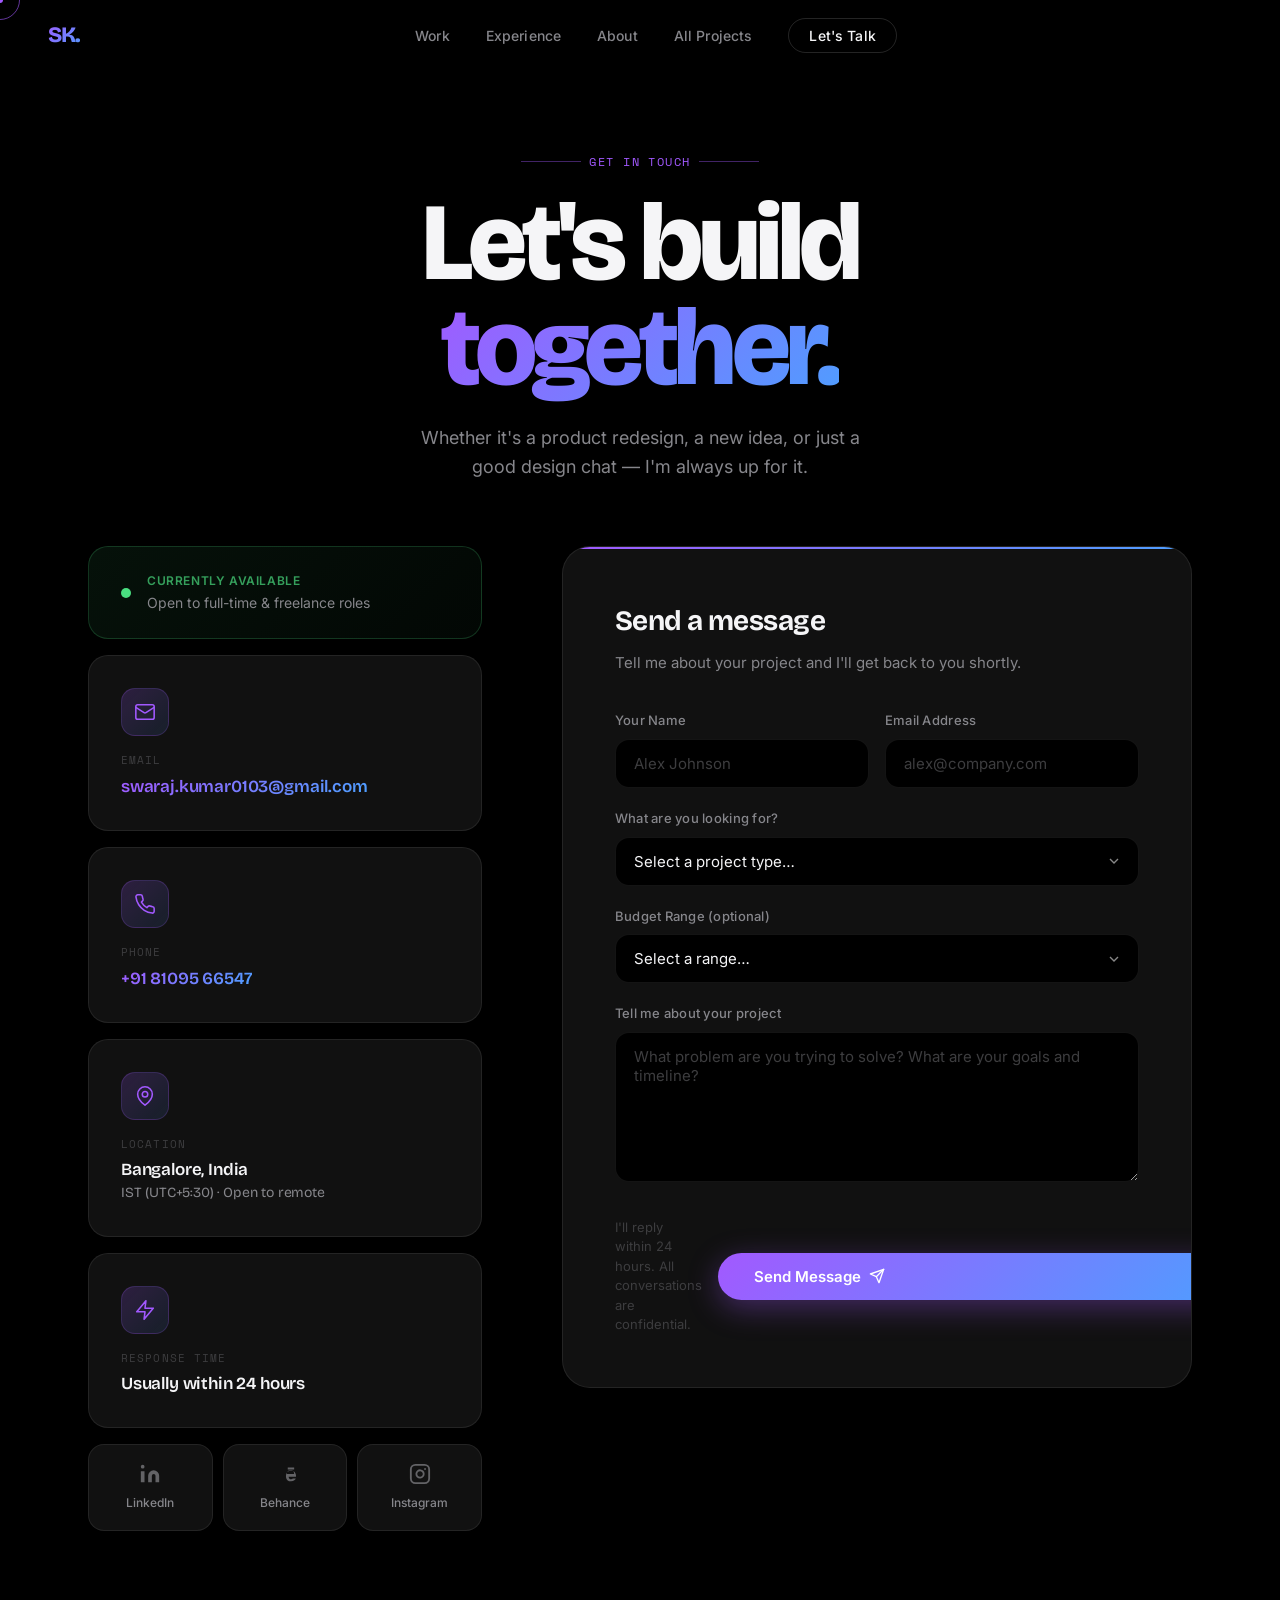
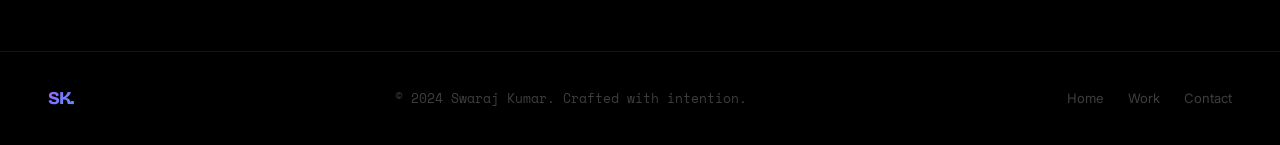
==== contact.html @ df777d23 "Ripple design — v1 with resume content, rainbow refraction, social links" ====
<!DOCTYPE html>
<html lang="en">
<head>
  <meta charset="UTF-8" />
  <meta name="viewport" content="width=device-width, initial-scale=1.0" />
  <title>Contact — Swaraj Kumar</title>
  <meta name="description" content="Get in touch with Swaraj Kumar for UX design opportunities, collaborations, or just a design conversation." />
  <link rel="preconnect" href="https://fonts.googleapis.com" />
  <link rel="preconnect" href="https://fonts.gstatic.com" crossorigin />
  <link rel="stylesheet" href="css/style.css?v=ripple10" />
  <style>
    /* Floating particles background */
    .contact-bg {
      position: fixed;
      inset: 0;
      pointer-events: none;
      z-index: 0;
      overflow: hidden;
    }

    .particle {
      position: absolute;
      border-radius: 50%;
      background: var(--accent);
      opacity: 0;
      animation: floatParticle var(--dur) var(--delay) ease-in-out infinite;
    }

    @keyframes floatParticle {
      0%   { opacity: 0; transform: translateY(100vh) scale(0); }
      10%  { opacity: 0.15; }
      90%  { opacity: 0.08; }
      100% { opacity: 0; transform: translateY(-100px) scale(1); }
    }

    /* Contact page specific layout */
    .contact-page-hero {
      position: relative;
      z-index: 1;
      padding: calc(var(--nav-h) + 80px) 48px 64px;
      text-align: center;
    }

    .contact-page-pretitle {
      font-family: var(--font-mono);
      font-size: 12px;
      font-weight: 400;
      letter-spacing: 0.12em;
      text-transform: uppercase;
      color: var(--accent);
      margin-bottom: 20px;
      display: flex;
      align-items: center;
      justify-content: center;
      gap: 8px;
    }

    .contact-page-pretitle::before,
    .contact-page-pretitle::after {
      content: '';
      flex: 1;
      max-width: 60px;
      height: 1px;
      background: var(--accent);
      opacity: 0.4;
    }

    .contact-page-title {
      font-family: var(--font-display);
      font-size: clamp(52px, 9vw, 110px);
      font-weight: 800;
      letter-spacing: -0.04em;
      line-height: 0.95;
      margin-bottom: 24px;
    }

    .contact-page-sub {
      font-size: 18px;
      color: var(--text-muted);
      max-width: 440px;
      margin: 0 auto;
      line-height: 1.6;
    }

    /* Contact layout */
    .contact-main {
      position: relative;
      z-index: 1;
      max-width: var(--max-w);
      margin: 0 auto;
      padding: 0 48px 120px;
      display: grid;
      grid-template-columns: 1fr 1.6fr;
      gap: 80px;
      align-items: start;
    }

    /* Info column */
    .contact-info-block {
      position: sticky;
      top: calc(var(--nav-h) + 40px);
    }

    .info-card {
      background: var(--surface);
      border: 1px solid var(--border);
      border-radius: 20px;
      padding: 32px;
      margin-bottom: 16px;
      transition: border-color 0.3s ease;
    }

    .info-card:hover {
      border-color: rgba(162,89,255,0.3);
    }

    .info-card-icon {
      width: 48px; height: 48px;
      border-radius: 14px;
      background: linear-gradient(135deg, rgba(162,89,255,0.2), rgba(77,159,255,0.1));
      border: 1px solid rgba(162,89,255,0.2);
      display: flex;
      align-items: center;
      justify-content: center;
      color: var(--accent);
      margin-bottom: 16px;
    }

    .info-card-label {
      font-family: var(--font-mono);
      font-size: 11px;
      font-weight: 400;
      letter-spacing: 0.1em;
      text-transform: uppercase;
      color: var(--text-dim);
      margin-bottom: 6px;
    }

    .info-card-value {
      font-family: var(--font-display);
      font-size: 17px;
      font-weight: 600;
      letter-spacing: -0.01em;
      line-height: 1.3;
    }

    .info-card-value a {
      background: var(--grad);
      -webkit-background-clip: text;
      -webkit-text-fill-color: transparent;
      background-clip: text;
      transition: opacity 0.3s ease;
    }

    .info-card-value a:hover { opacity: 0.8; }

    /* Availability card */
    .avail-card {
      background: linear-gradient(135deg, rgba(74,222,128,0.08), rgba(74,222,128,0.03));
      border: 1px solid rgba(74,222,128,0.2);
      border-radius: 20px;
      padding: 24px 32px;
      display: flex;
      align-items: center;
      gap: 16px;
      margin-bottom: 16px;
    }

    .avail-dot {
      width: 10px; height: 10px;
      border-radius: 50%;
      background: #4ade80;
      flex-shrink: 0;
      animation: pulse 2s infinite;
    }

    .avail-text {}
    .avail-label {
      font-size: 12px;
      color: rgba(74,222,128,0.7);
      font-weight: 600;
      letter-spacing: 0.05em;
      text-transform: uppercase;
      margin-bottom: 2px;
    }

    .avail-desc {
      font-size: 14px;
      color: var(--text-muted);
    }

    /* Socials */
    .contact-socials {
      display: flex;
      gap: 10px;
      flex-wrap: wrap;
    }

    .contact-social-btn {
      flex: 1;
      min-width: 80px;
      display: flex;
      flex-direction: column;
      align-items: center;
      gap: 8px;
      padding: 18px 12px;
      background: var(--surface);
      border: 1px solid var(--border);
      border-radius: 16px;
      font-size: 12px;
      font-weight: 500;
      color: var(--text-muted);
      transition: all 0.3s ease;
      cursor: none;
    }

    .contact-social-btn:hover {
      border-color: rgba(162,89,255,0.3);
      background: rgba(162,89,255,0.05);
      color: var(--text);
      transform: translateY(-3px);
    }

    .contact-social-btn svg {
      width: 22px; height: 22px;
      opacity: 0.7;
    }

    /* Form */
    .contact-form-card {
      background: var(--surface);
      border: 1px solid var(--border);
      border-radius: 28px;
      padding: 52px;
      position: relative;
      overflow: hidden;
    }

    .contact-form-card::before {
      content: '';
      position: absolute;
      top: 0; left: 0; right: 0;
      height: 2px;
      background: var(--grad);
    }

    .form-heading {
      font-family: var(--font-display);
      font-size: 28px;
      font-weight: 700;
      letter-spacing: -0.02em;
      margin-bottom: 8px;
    }

    .form-subheading {
      font-size: 15px;
      color: var(--text-muted);
      margin-bottom: 36px;
      line-height: 1.5;
    }

    .form-group { margin-bottom: 20px; }

    .form-label {
      display: block;
      font-size: 13px;
      font-weight: 500;
      color: var(--text-muted);
      margin-bottom: 8px;
      letter-spacing: 0.02em;
    }

    .form-input,
    .form-textarea,
    .form-select {
      width: 100%;
      background: var(--bg);
      border: 1px solid var(--border);
      border-radius: 14px;
      padding: 14px 18px;
      font-family: var(--font-body);
      font-size: 15px;
      color: var(--text);
      outline: none;
      transition: border-color 0.3s ease, box-shadow 0.3s ease;
      cursor: none;
      -webkit-appearance: none;
    }

    .form-select {
      background-image: url("data:image/svg+xml,%3Csvg xmlns='http://www.w3.org/2000/svg' width='16' height='16' viewBox='0 0 24 24' fill='none' stroke='%23888' stroke-width='2'%3E%3Cpath d='M6 9l6 6 6-6'/%3E%3C/svg%3E");
      background-repeat: no-repeat;
      background-position: right 16px center;
      padding-right: 44px;
    }

    .form-select option {
      background: var(--surface);
    }

    .form-input:focus,
    .form-textarea:focus,
    .form-select:focus {
      border-color: var(--accent);
      box-shadow: 0 0 0 3px rgba(162,89,255,0.12);
    }

    .form-input::placeholder,
    .form-textarea::placeholder { color: var(--text-dim); }

    .form-textarea {
      min-height: 150px;
      resize: vertical;
    }

    .form-row {
      display: grid;
      grid-template-columns: 1fr 1fr;
      gap: 16px;
    }

    .form-footer {
      display: flex;
      align-items: center;
      justify-content: space-between;
      gap: 16px;
      margin-top: 28px;
    }

    .form-note {
      font-size: 13px;
      color: var(--text-dim);
      line-height: 1.5;
      max-width: 220px;
    }

    .form-submit {
      flex-shrink: 0;
      padding: 14px 36px;
      border-radius: 100px;
      border: none;
      background: var(--grad);
      color: white;
      font-family: var(--font-body);
      font-size: 15px;
      font-weight: 600;
      cursor: none;
      transition: opacity 0.3s ease, transform 0.3s ease, box-shadow 0.3s ease;
      box-shadow: 0 8px 30px var(--glow);
      display: flex;
      align-items: center;
      gap: 8px;
    }

    .form-submit:hover {
      opacity: 0.92;
      transform: translateY(-2px);
      box-shadow: 0 12px 40px var(--glow);
    }

    .success-message {
      display: none;
      text-align: center;
      padding: 32px;
    }

    .success-icon {
      width: 56px;
      height: 56px;
      margin: 0 auto 16px;
      color: #4ade80;
    }

    .success-title {
      font-family: var(--font-display);
      font-size: 24px;
      font-weight: 700;
      margin-bottom: 8px;
    }

    .success-text {
      color: var(--text-muted);
    }

    @media (max-width: 1024px) {
      .contact-main {
        grid-template-columns: 1fr;
        gap: 48px;
      }
      .contact-info-block { position: static; }
      .contact-socials { flex-direction: row; }
    }

    @media (max-width: 768px) {
      .contact-page-hero { padding: calc(var(--nav-h) + 48px) 24px 40px; }
      .contact-main { padding: 0 24px 80px; }
      .contact-form-card { padding: 28px 24px; }
      .form-row { grid-template-columns: 1fr; }
      .form-footer { flex-direction: column; align-items: stretch; }
      .form-note { max-width: 100%; }
      .form-submit { width: 100%; justify-content: center; }
    }
  </style>
</head>
<body>

  <div id="scroll-progress"></div>
  <div class="cursor-dot"></div>
  <div class="cursor-ring"></div>

  <!-- Floating Particles -->
  <div class="contact-bg" id="particles-bg"></div>

  <!-- ── Navigation ──────────────────────────────────────────── -->
  <nav>
    <a href="index.html" class="nav-logo">SK.</a>
    <ul class="nav-links">
      <li><a href="index.html#work">Work</a></li>
      <li><a href="index.html#experience">Experience</a></li>
      <li><a href="index.html#about">About</a></li>
      <li><a href="work.html">All Projects</a></li>
      <li><a href="contact.html" class="nav-cta active">Let's Talk</a></li>
    </ul>
  </nav>

  <!-- ── Page Hero ────────────────────────────────────────────── -->
  <div class="contact-page-hero">
    <p class="contact-page-pretitle reveal">Get in Touch</p>
    <h1 class="contact-page-title reveal delay-1">
      Let's build<br/><span class="grad-text">together.</span>
    </h1>
    <p class="contact-page-sub reveal delay-2">
      Whether it's a product redesign, a new idea, or just a good design chat — I'm always up for it.
    </p>
  </div>

  <!-- ── Contact Main ──────────────────────────────────────────── -->
  <div class="contact-main">

    <!-- Left: Info -->
    <div class="contact-info-block">

      <!-- Availability -->
      <div class="avail-card reveal">
        <div class="avail-dot"></div>
        <div class="avail-text">
          <div class="avail-label">Currently Available</div>
          <div class="avail-desc">Open to full-time &amp; freelance roles</div>
        </div>
      </div>

      <!-- Email -->
      <div class="info-card reveal delay-1">
        <div class="info-card-icon" aria-hidden="true"><svg width="22" height="22" viewBox="0 0 24 24" fill="none" stroke="currentColor" stroke-width="1.7" stroke-linecap="round" stroke-linejoin="round"><rect x="2" y="4" width="20" height="16" rx="2"/><path d="m22 7-8.97 5.7a1.94 1.94 0 0 1-2.06 0L2 7"/></svg></div>
        <div class="info-card-label">Email</div>
        <div class="info-card-value">
          <a href="mailto:swaraj.kumar0103@gmail.com">swaraj.kumar0103@gmail.com</a>
        </div>
      </div>

      <!-- Phone -->
      <div class="info-card reveal delay-1">
        <div class="info-card-icon" aria-hidden="true"><svg width="22" height="22" viewBox="0 0 24 24" fill="none" stroke="currentColor" stroke-width="1.7" stroke-linecap="round" stroke-linejoin="round"><path d="M22 16.92v3a2 2 0 0 1-2.18 2 19.79 19.79 0 0 1-8.63-3.07 19.5 19.5 0 0 1-6-6 19.79 19.79 0 0 1-3.07-8.67A2 2 0 0 1 4.11 2h3a2 2 0 0 1 2 1.72c.13.96.36 1.9.7 2.81a2 2 0 0 1-.45 2.11L8.09 9.91a16 16 0 0 0 6 6l1.27-1.27a2 2 0 0 1 2.11-.45c.91.34 1.85.57 2.81.7A2 2 0 0 1 22 16.92z"/></svg></div>
        <div class="info-card-label">Phone</div>
        <div class="info-card-value">
          <a href="tel:+918109566547">+91 81095 66547</a>
        </div>
      </div>

      <!-- Location -->
      <div class="info-card reveal delay-2">
        <div class="info-card-icon" aria-hidden="true"><svg width="22" height="22" viewBox="0 0 24 24" fill="none" stroke="currentColor" stroke-width="1.7" stroke-linecap="round" stroke-linejoin="round"><path d="M20 10c0 6-8 12-8 12s-8-6-8-12a8 8 0 0 1 16 0z"/><circle cx="12" cy="10" r="3"/></svg></div>
        <div class="info-card-label">Location</div>
        <div class="info-card-value">Bangalore, India<br/><span style="font-size:14px;color:var(--text-muted);font-weight:400">IST (UTC+5:30) · Open to remote</span></div>
      </div>

      <!-- Response time -->
      <div class="info-card reveal delay-3">
        <div class="info-card-icon" aria-hidden="true"><svg width="22" height="22" viewBox="0 0 24 24" fill="none" stroke="currentColor" stroke-width="1.7" stroke-linecap="round" stroke-linejoin="round"><polygon points="13 2 3 14 12 14 11 22 21 10 12 10 13 2"/></svg></div>
        <div class="info-card-label">Response Time</div>
        <div class="info-card-value">Usually within 24 hours</div>
      </div>

      <!-- Socials -->
      <div class="reveal delay-4">
        <div class="contact-socials">
          <a href="https://www.linkedin.com/in/swaraj-k/" target="_blank" rel="noopener" class="contact-social-btn">
            <svg viewBox="0 0 24 24" fill="currentColor"><path d="M16 8a6 6 0 0 1 6 6v7h-4v-7a2 2 0 0 0-2-2 2 2 0 0 0-2 2v7h-4v-7a6 6 0 0 1 6-6zM2 9h4v12H2z"/><circle cx="4" cy="4" r="2"/></svg>
            LinkedIn
          </a>
          <a href="https://www.behance.net/swarajkumar1" target="_blank" rel="noopener" class="contact-social-btn">
            <svg viewBox="0 0 24 24" fill="currentColor"><path d="M22 7h-7V5h7v2zm1.726 10c-.442 1.297-2.029 3-5.101 3-3.074 0-5.564-1.729-5.564-5.675 0-3.91 2.325-5.92 5.466-5.92 3.082 0 4.964 1.782 5.375 4.426.078.506.109 1.188.095 2.14H15.97c.13 3.211 3.483 3.312 4.588 2.029L23.726 17zm-5.726-9c-3.032 0-4.02 2.266-4.02 4h8c0-2.2-.942-4-3.98-4z"/></svg>
            Behance
          </a>
          <a href="https://www.instagram.com/theaveragedesignco_?igsh=M2V6ZXpvZ29rMm9s" target="_blank" rel="noopener" class="contact-social-btn">
            <svg viewBox="0 0 24 24" fill="none" stroke="currentColor" stroke-width="2" stroke-linecap="round" stroke-linejoin="round"><rect x="2" y="2" width="20" height="20" rx="5"/><path d="M16 11.37A4 4 0 1 1 12.63 8 4 4 0 0 1 16 11.37z"/><line x1="17.5" y1="6.5" x2="17.51" y2="6.5"/></svg>
            Instagram
          </a>
        </div>
      </div>

    </div>

    <!-- Right: Form -->
    <div class="contact-form-card reveal-right delay-1">
      <h2 class="form-heading">Send a message</h2>
      <p class="form-subheading">Tell me about your project and I'll get back to you shortly.</p>

      <form id="contact-form">

        <div class="form-row">
          <div class="form-group">
            <label class="form-label" for="name">Your Name</label>
            <input class="form-input" type="text" id="name" name="name" placeholder="Alex Johnson" required />
          </div>
          <div class="form-group">
            <label class="form-label" for="email">Email Address</label>
            <input class="form-input" type="email" id="email" name="email" placeholder="alex@company.com" required />
          </div>
        </div>

        <div class="form-group">
          <label class="form-label" for="project-type">What are you looking for?</label>
          <select class="form-select" id="project-type" name="project-type">
            <option value="" disabled selected>Select a project type…</option>
            <option value="full-time">Full-Time Role</option>
            <option value="freelance">Freelance / Contract</option>
            <option value="ux-audit">UX Audit</option>
            <option value="product-design">Product Design</option>
            <option value="design-system">Design System</option>
            <option value="other">Something else</option>
          </select>
        </div>

        <div class="form-group">
          <label class="form-label" for="budget">Budget Range (optional)</label>
          <select class="form-select" id="budget" name="budget">
            <option value="" disabled selected>Select a range…</option>
            <option value="lt-5k">Under ₹5L</option>
            <option value="5k-15k">₹5L – ₹15L</option>
            <option value="15k-30k">₹15L – ₹30L</option>
            <option value="30k+">₹30L+</option>
            <option value="open">Open to discuss</option>
          </select>
        </div>

        <div class="form-group">
          <label class="form-label" for="message">Tell me about your project</label>
          <textarea class="form-textarea" id="message" name="message" placeholder="What problem are you trying to solve? What are your goals and timeline?" required></textarea>
        </div>

        <div class="form-footer">
          <p class="form-note">I'll reply within 24 hours. All conversations are confidential.</p>
          <button type="submit" class="form-submit">
            Send Message
            <svg width="16" height="16" viewBox="0 0 24 24" fill="none" stroke="currentColor" stroke-width="2" stroke-linecap="round" stroke-linejoin="round"><line x1="22" y1="2" x2="11" y2="13"/><polygon points="22 2 15 22 11 13 2 9 22 2"/></svg>
          </button>
        </div>
      </form>

      <!-- Success state -->
      <div class="success-message" id="success-msg">
        <div class="success-icon" aria-hidden="true"><svg width="56" height="56" viewBox="0 0 24 24" fill="none" stroke="currentColor" stroke-width="1.7" stroke-linecap="round" stroke-linejoin="round"><path d="M22 11.08V12a10 10 0 1 1-5.93-9.14"/><path d="m9 11 3 3L22 4"/></svg></div>
        <div class="success-title">Message sent!</div>
        <div class="success-text">Thank you for reaching out. I'll get back to you within 24 hours.</div>
      </div>
    </div>

  </div>

  <!-- ── Footer ─────────────────────────────────────────────────── -->
  <footer>
    <div class="footer-logo">SK.</div>
    <p class="footer-copy">© 2024 Swaraj Kumar. Crafted with intention.</p>
    <div class="footer-links">
      <a href="index.html">Home</a>
      <a href="work.html">Work</a>
      <a href="contact.html">Contact</a>
    </div>
  </footer>

  <script src="js/main.js?v=ripple10"></script>
  <script>
    // Generate floating particles
    const particlesBg = document.getElementById('particles-bg');
    for (let i = 0; i < 20; i++) {
      const p = document.createElement('div');
      p.className = 'particle';
      const size = Math.random() * 4 + 2;
      p.style.cssText = `
        width: ${size}px;
        height: ${size}px;
        left: ${Math.random() * 100}%;
        --dur: ${Math.random() * 12 + 10}s;
        --delay: ${Math.random() * -15}s;
      `;
      particlesBg.appendChild(p);
    }

    // Enhanced form handler for contact page
    const contactForm = document.getElementById('contact-form');
    const successMsg  = document.getElementById('success-msg');

    if (contactForm) {
      contactForm.addEventListener('submit', (e) => {
        e.preventDefault();
        const btn = contactForm.querySelector('.form-submit');
        btn.innerHTML = 'Sending… <span>⏳</span>';
        btn.style.opacity = '0.7';

        setTimeout(() => {
          contactForm.style.display = 'none';
          successMsg.style.display  = 'block';
        }, 1200);
      });
    }
  </script>
</body>
</html>
---- css/style.css ----
/* ============================================================
   SWARAJ KUMAR — UX PORTFOLIO
   Apple-Inspired Design System
   ============================================================ */

@import url('https://fonts.googleapis.com/css2?family=Bricolage+Grotesque:opsz,wght@12..96,300;12..96,400;12..96,500;12..96,600;12..96,700;12..96,800&family=Inter:wght@300;400;500;600&family=Space+Mono:wght@400;700&display=swap');

/* ── Variables ─────────────────────────────────────────────── */
:root {
  --bg:           #000000;
  --bg-2:         #0a0a0a;
  --surface:      #111111;
  --surface-2:    #161616;
  --border:       rgba(255,255,255,0.08);
  --border-2:     rgba(255,255,255,0.14);

  --text:         #f5f5f7;
  --text-muted:   #86868b;
  --text-dim:     #3d3d3f;

  --accent:       #a259ff;
  --accent-2:     #6e40c9;
  --glow:         rgba(162, 89, 255, 0.35);

  --grad:         linear-gradient(135deg, #a259ff 0%, #4d9fff 100%);
  --grad-text:    linear-gradient(90deg, #a259ff, #4d9fff, #a259ff);

  --font-display: 'Bricolage Grotesque', system-ui, sans-serif;
  --font-body:    'Inter', system-ui, sans-serif;
  --font-mono:    'Space Mono', ui-monospace, 'SF Mono', monospace;

  --ease-expo:    cubic-bezier(0.19, 1, 0.22, 1);
  --ease-back:    cubic-bezier(0.34, 1.56, 0.64, 1);
  --ease-smooth:  cubic-bezier(0.65, 0, 0.35, 1);

  --nav-h:        72px;
  --max-w:        1200px;
  --section-pad:  120px;
}

/* ── Reset ─────────────────────────────────────────────────── */
*, *::before, *::after {
  margin: 0;
  padding: 0;
  box-sizing: border-box;
}

html {
  -webkit-font-smoothing: antialiased;
  -moz-osx-font-smoothing: grayscale;
  scroll-behavior: smooth;
}

body {
  background: var(--bg);
  color: var(--text);
  font-family: var(--font-body);
  font-weight: 400;
  line-height: 1.6;
  overflow-x: hidden;
  cursor: none;
}

body.loading { overflow: hidden; }

img, video { display: block; max-width: 100%; }

a { color: inherit; text-decoration: none; }

ul { list-style: none; }

/* ── Scrollbar ─────────────────────────────────────────────── */
::-webkit-scrollbar { width: 3px; }
::-webkit-scrollbar-track { background: var(--bg); }
::-webkit-scrollbar-thumb {
  background: var(--accent);
  border-radius: 2px;
}

/* ── Scroll Progress ───────────────────────────────────────── */
#scroll-progress {
  position: fixed;
  top: 0; left: 0;
  height: 2px;
  width: 0%;
  background: var(--grad);
  z-index: 9999;
  transition: width 0.1s linear;
}

/* ── Custom Cursor ─────────────────────────────────────────── */
.cursor-dot {
  position: fixed;
  width: 6px; height: 6px;
  background: var(--accent);
  border-radius: 50%;
  pointer-events: none;
  z-index: 9998;
  transform: translate(-50%, -50%);
  transition: transform 0.1s var(--ease-expo),
              opacity 0.3s ease,
              background 0.3s ease;
}

.cursor-ring {
  position: fixed;
  width: 40px; height: 40px;
  border: 1.5px solid rgba(162, 89, 255, 0.6);
  border-radius: 50%;
  pointer-events: none;
  z-index: 9997;
  transform: translate(-50%, -50%);
  transition: width 0.4s var(--ease-expo),
              height 0.4s var(--ease-expo),
              border-color 0.3s ease,
              background 0.3s ease;
}

.cursor-ring.hovered {
  width: 60px; height: 60px;
  background: rgba(162, 89, 255, 0.1);
  border-color: var(--accent);
}

.cursor-ring.clicking {
  width: 30px; height: 30px;
  background: rgba(162, 89, 255, 0.2);
}

/* ── Preloader ─────────────────────────────────────────────── */
#preloader {
  position: fixed;
  inset: 0;
  background: var(--bg);
  z-index: 99999;
  display: flex;
  flex-direction: column;
  align-items: center;
  justify-content: center;
  gap: 32px;
  transition: opacity 0.8s var(--ease-expo), visibility 0.8s;
}

#preloader.done {
  opacity: 0;
  visibility: hidden;
}

.preloader-logo {
  font-family: var(--font-display);
  font-size: 48px;
  font-weight: 800;
  letter-spacing: -2px;
  background: var(--grad);
  -webkit-background-clip: text;
  -webkit-text-fill-color: transparent;
  background-clip: text;
  animation: logoFloat 1.5s var(--ease-expo) forwards;
  opacity: 0;
  transform: translateY(20px);
}

@keyframes logoFloat {
  to { opacity: 1; transform: translateY(0); }
}

.preloader-bar {
  width: 200px;
  height: 1px;
  background: var(--border);
  position: relative;
  overflow: hidden;
}

.preloader-fill {
  position: absolute;
  left: 0; top: 0;
  height: 100%;
  background: var(--grad);
  width: 0%;
  animation: fillBar 1.8s var(--ease-expo) 0.3s forwards;
}

@keyframes fillBar {
  to { width: 100%; }
}

/* ── Navigation ────────────────────────────────────────────── */
nav {
  position: fixed;
  top: 0; left: 0;
  width: 100%;
  height: var(--nav-h);
  z-index: 1000;
  display: flex;
  align-items: center;
  padding: 0 48px;
  transition: background 0.4s ease,
              backdrop-filter 0.4s ease,
              transform 0.4s var(--ease-expo);
}

nav.scrolled {
  background: rgba(0, 0, 0, 0.72);
  backdrop-filter: saturate(180%) blur(20px);
  -webkit-backdrop-filter: saturate(180%) blur(20px);
  border-bottom: 1px solid var(--border);
}

nav.hidden { transform: translateY(-100%); }

.nav-logo {
  font-family: var(--font-display);
  font-size: 22px;
  font-weight: 800;
  letter-spacing: -1px;
  background: var(--grad);
  -webkit-background-clip: text;
  -webkit-text-fill-color: transparent;
  background-clip: text;
  cursor: none;
}

.nav-links {
  display: flex;
  align-items: center;
  gap: 36px;
  margin: 0 auto;
}

.nav-links a {
  font-size: 14px;
  font-weight: 500;
  color: var(--text-muted);
  letter-spacing: 0.01em;
  transition: color 0.3s ease;
  cursor: none;
  position: relative;
}

.nav-links a::after {
  content: '';
  position: absolute;
  bottom: -4px; left: 0;
  width: 0%; height: 1px;
  background: var(--accent);
  transition: width 0.3s var(--ease-expo);
}

.nav-links a:hover { color: var(--text); }
.nav-links a:hover::after { width: 100%; }
.nav-links a.active { color: var(--text); }

.nav-cta {
  font-size: 13px;
  font-weight: 600;
  padding: 8px 20px;
  border-radius: 100px;
  border: 1px solid var(--border-2);
  color: var(--text) !important;
  transition: background 0.3s ease, border-color 0.3s ease !important;
  cursor: none;
}

.nav-cta::after { display: none !important; }

.nav-cta:hover {
  background: rgba(255,255,255,0.08) !important;
  border-color: rgba(255,255,255,0.25) !important;
}

/* ── Utility ───────────────────────────────────────────────── */
.container {
  max-width: var(--max-w);
  margin: 0 auto;
  padding: 0 48px;
}

.section-tag {
  display: inline-flex;
  align-items: center;
  gap: 8px;
  font-size: 12px;
  font-weight: 600;
  letter-spacing: 0.12em;
  text-transform: uppercase;
  color: var(--accent);
  margin-bottom: 24px;
}

.section-tag::before {
  content: '';
  display: block;
  width: 20px; height: 1px;
  background: var(--accent);
}

.grad-text {
  background: var(--grad);
  -webkit-background-clip: text;
  -webkit-text-fill-color: transparent;
  background-clip: text;
}

.btn {
  display: inline-flex;
  align-items: center;
  gap: 8px;
  padding: 14px 32px;
  border-radius: 100px;
  font-family: var(--font-body);
  font-size: 15px;
  font-weight: 500;
  cursor: none;
  transition: all 0.35s var(--ease-expo);
  position: relative;
  overflow: hidden;
}

.btn-primary {
  background: var(--grad);
  color: #fff;
  box-shadow: 0 0 30px var(--glow);
}

.btn-primary::before {
  content: '';
  position: absolute;
  inset: 0;
  background: linear-gradient(135deg, #b56aff, #6eb0ff);
  opacity: 0;
  transition: opacity 0.35s ease;
}

.btn-primary:hover::before { opacity: 1; }
.btn-primary:hover { transform: translateY(-2px); box-shadow: 0 8px 40px var(--glow); }

.btn-outline {
  border: 1px solid var(--border-2);
  color: var(--text);
  background: transparent;
}

.btn-outline:hover {
  background: rgba(255,255,255,0.05);
  border-color: rgba(255,255,255,0.3);
  transform: translateY(-2px);
}

/* ── Reveal Animations ─────────────────────────────────────── */
.reveal {
  opacity: 0;
  transform: translateY(40px);
  transition: opacity 0.9s var(--ease-expo),
              transform 0.9s var(--ease-expo);
}

.reveal.revealed {
  opacity: 1;
  transform: translateY(0);
}

.reveal-left {
  opacity: 0;
  transform: translateX(-40px);
  transition: opacity 0.9s var(--ease-expo), transform 0.9s var(--ease-expo);
}

.reveal-right {
  opacity: 0;
  transform: translateX(40px);
  transition: opacity 0.9s var(--ease-expo), transform 0.9s var(--ease-expo);
}

.reveal-left.revealed,
.reveal-right.revealed {
  opacity: 1;
  transform: translateX(0);
}

.reveal-scale {
  opacity: 0;
  transform: scale(0.92);
  transition: opacity 1s var(--ease-expo), transform 1s var(--ease-expo);
}

.reveal-scale.revealed {
  opacity: 1;
  transform: scale(1);
}

/* Stagger delays */
.delay-1 { transition-delay: 0.1s !important; }
.delay-2 { transition-delay: 0.2s !important; }
.delay-3 { transition-delay: 0.35s !important; }
.delay-4 { transition-delay: 0.5s !important; }
.delay-5 { transition-delay: 0.65s !important; }

/* ── Hero Section ──────────────────────────────────────────── */
#hero {
  min-height: 100vh;
  display: flex;
  flex-direction: column;
  align-items: center;
  justify-content: center;
  position: relative;
  padding: var(--nav-h) 48px 0;
  overflow: hidden;
  text-align: center;
}

/* Liquid water-droplet canvas */
#droplet-canvas {
  position: absolute;
  inset: 0;
  width: 100%;
  height: 100%;
  z-index: 1;
  pointer-events: none;        /* never blocks clicks; ripples read via section */
  mix-blend-mode: screen;      /* glints blend luminously over the dark hero */
}

/* Orb backgrounds */
.hero-orb {
  position: absolute;
  border-radius: 50%;
  filter: blur(100px);
  pointer-events: none;
  animation: orbFloat 8s ease-in-out infinite;
}

.hero-orb-1 {
  width: 600px; height: 600px;
  background: radial-gradient(circle, rgba(162,89,255,0.25) 0%, transparent 70%);
  top: -100px; left: -150px;
  animation-delay: 0s;
}

.hero-orb-2 {
  width: 500px; height: 500px;
  background: radial-gradient(circle, rgba(77,159,255,0.2) 0%, transparent 70%);
  bottom: -50px; right: -100px;
  animation-delay: 3s;
}

.hero-orb-3 {
  width: 300px; height: 300px;
  background: radial-gradient(circle, rgba(162,89,255,0.15) 0%, transparent 70%);
  top: 40%; left: 50%;
  transform: translateX(-50%);
  animation-delay: 5s;
}

@keyframes orbFloat {
  0%, 100% { transform: translateY(0) scale(1); }
  33% { transform: translateY(-30px) scale(1.05); }
  66% { transform: translateY(20px) scale(0.97); }
}

/* Grid overlay */
.hero-grid {
  position: absolute;
  inset: 0;
  background-image:
    linear-gradient(rgba(255,255,255,0.02) 1px, transparent 1px),
    linear-gradient(90deg, rgba(255,255,255,0.02) 1px, transparent 1px);
  background-size: 80px 80px;
  pointer-events: none;
  mask-image: radial-gradient(ellipse 80% 80% at 50% 50%, black 20%, transparent 100%);
}

.hero-content {
  position: relative;
  z-index: 2;
  max-width: 900px;
}

.hero-badge {
  display: inline-flex;
  align-items: center;
  gap: 8px;
  padding: 6px 16px;
  border-radius: 100px;
  border: 1px solid rgba(162,89,255,0.3);
  background: rgba(162,89,255,0.08);
  font-size: 13px;
  font-weight: 500;
  color: var(--accent);
  margin-bottom: 32px;
  opacity: 0;
  animation: fadeUp 0.8s var(--ease-expo) 2s forwards;
}

.hero-badge-dot {
  width: 6px; height: 6px;
  background: #4ade80;
  border-radius: 50%;
  animation: pulse 2s infinite;
}

@keyframes pulse {
  0%, 100% { box-shadow: 0 0 0 0 rgba(74, 222, 128, 0.4); }
  50% { box-shadow: 0 0 0 6px rgba(74, 222, 128, 0); }
}

.hero-title {
  font-family: var(--font-display);
  font-size: clamp(52px, 8vw, 100px);
  font-weight: 800;
  line-height: 1.16;
  letter-spacing: -0.04em;
  margin-bottom: 28px;
  overflow: hidden;
  padding-bottom: 0.08em;
}

.hero-title .word {
  display: inline-block;
  opacity: 0;
  transform: translateY(100%);
  animation: wordReveal 0.9s var(--ease-expo) forwards;
}

.hero-title .space { display: inline-block; width: 0.3em; }

@keyframes wordReveal {
  to { opacity: 1; transform: translateY(0); }
}

.hero-sub {
  font-size: clamp(18px, 2.5vw, 22px);
  font-weight: 300;
  color: var(--text-muted);
  max-width: 560px;
  margin: 0 auto 44px;
  opacity: 0;
  animation: fadeUp 0.8s var(--ease-expo) 2.4s forwards;
  line-height: 1.5;
}

.hero-ctas {
  display: flex;
  align-items: center;
  justify-content: center;
  gap: 16px;
  flex-wrap: wrap;
  opacity: 0;
  animation: fadeUp 0.8s var(--ease-expo) 2.7s forwards;
}

@keyframes fadeUp {
  to { opacity: 1; transform: translateY(0); }
}

.hero-scroll {
  position: absolute;
  bottom: 40px;
  left: 50%;
  transform: translateX(-50%);
  display: flex;
  flex-direction: column;
  align-items: center;
  gap: 10px;
  opacity: 0;
  animation: fadeUp 0.8s var(--ease-expo) 3s forwards;
  z-index: 2;
}

.hero-scroll span {
  font-size: 11px;
  font-weight: 500;
  letter-spacing: 0.12em;
  text-transform: uppercase;
  color: var(--text-dim);
}

.scroll-line {
  width: 1px;
  height: 50px;
  background: linear-gradient(to bottom, var(--accent), transparent);
  animation: scrollLine 2s ease-in-out infinite;
}

@keyframes scrollLine {
  0% { transform: scaleY(0); transform-origin: top; }
  50% { transform: scaleY(1); transform-origin: top; }
  51% { transform: scaleY(1); transform-origin: bottom; }
  100% { transform: scaleY(0); transform-origin: bottom; }
}

/* Hero stats strip */
.hero-stats {
  position: absolute;
  bottom: 120px;
  left: 0; right: 0;
  display: flex;
  justify-content: center;
  gap: 64px;
  z-index: 2;
  opacity: 0;
  animation: fadeUp 0.8s var(--ease-expo) 3.2s forwards;
}

.hero-stat {
  text-align: center;
}

.hero-stat-num {
  font-family: var(--font-display);
  font-size: 32px;
  font-weight: 800;
  letter-spacing: -2px;
  background: var(--grad);
  -webkit-background-clip: text;
  -webkit-text-fill-color: transparent;
  background-clip: text;
  line-height: 1;
}

.hero-stat-label {
  font-size: 12px;
  color: var(--text-muted);
  margin-top: 4px;
  letter-spacing: 0.05em;
}

/* ── Marquee ───────────────────────────────────────────────── */
.marquee-section {
  padding: 28px 0;
  border-top: 1px solid var(--border);
  border-bottom: 1px solid var(--border);
  overflow: hidden;
  background: var(--bg-2);
}

.marquee-track {
  display: flex;
  width: max-content;
  animation: marquee 25s linear infinite;
}

.marquee-track:hover { animation-play-state: paused; }

.marquee-item {
  display: flex;
  align-items: center;
  gap: 24px;
  padding: 0 24px;
  white-space: nowrap;
  font-family: var(--font-display);
  font-size: 15px;
  font-weight: 600;
  letter-spacing: 0.05em;
  color: var(--text-muted);
  text-transform: uppercase;
}

.marquee-dot {
  width: 4px; height: 4px;
  border-radius: 50%;
  background: var(--accent);
  flex-shrink: 0;
}

@keyframes marquee {
  0% { transform: translateX(0); }
  100% { transform: translateX(-50%); }
}

/* ── Statement Section ─────────────────────────────────────── */
#statement {
  padding: var(--section-pad) 48px;
  position: relative;
  overflow: hidden;
}

.statement-inner {
  max-width: var(--max-w);
  margin: 0 auto;
  display: grid;
  grid-template-columns: 1fr 2fr;
  gap: 80px;
  align-items: center;
}

.statement-label {
  font-size: 13px;
  font-weight: 500;
  color: var(--text-muted);
  letter-spacing: 0.1em;
  text-transform: uppercase;
  line-height: 2;
}

.statement-text {
  font-family: var(--font-display);
  font-size: clamp(28px, 4vw, 48px);
  font-weight: 700;
  line-height: 1.2;
  letter-spacing: -0.02em;
  color: var(--text);
}

.statement-text .highlight { color: var(--accent); }

/* ── Work Section ──────────────────────────────────────────── */
#work {
  padding: var(--section-pad) 0;
}

.section-header {
  display: flex;
  align-items: flex-end;
  justify-content: space-between;
  margin-bottom: 64px;
  padding: 0 48px;
  max-width: calc(var(--max-w) + 96px);
  margin-left: auto;
  margin-right: auto;
}

.section-title {
  font-family: var(--font-display);
  font-size: clamp(40px, 6vw, 72px);
  font-weight: 800;
  letter-spacing: -0.03em;
  line-height: 1;
}

.section-link {
  display: flex;
  align-items: center;
  gap: 8px;
  font-size: 15px;
  font-weight: 500;
  color: var(--accent);
  transition: gap 0.3s var(--ease-expo);
  cursor: none;
}

.section-link:hover { gap: 14px; }

/* Project Grid */
.projects-grid {
  padding: 0 48px;
  max-width: calc(var(--max-w) + 96px);
  margin: 0 auto;
  display: grid;
  grid-template-columns: 1fr 1fr;
  gap: 24px;
}

.project-card {
  position: relative;
  border-radius: 24px;
  overflow: hidden;
  cursor: none;
  transition: transform 0.6s var(--ease-expo),
              box-shadow 0.6s var(--ease-expo);
  background: var(--surface);
  border: 1px solid var(--border);
}

.project-card:hover {
  transform: translateY(-8px);
  box-shadow: 0 30px 80px rgba(0,0,0,0.5), 0 0 0 1px var(--border-2);
}

.project-card.featured {
  grid-column: 1 / -1;
}

.project-card-inner {
  position: relative;
  overflow: hidden;
}

.project-thumb {
  width: 100%;
  aspect-ratio: 16/9;
  object-fit: cover;
  display: block;
  transition: transform 0.8s var(--ease-expo);
}

.project-card.featured .project-thumb { aspect-ratio: 21/9; }

.project-card:hover .project-thumb { transform: scale(1.04); }

.project-thumb-placeholder {
  width: 100%;
  aspect-ratio: 16/9;
  display: flex;
  align-items: center;
  justify-content: center;
  position: relative;
  overflow: hidden;
}

.project-card.featured .project-thumb-placeholder { aspect-ratio: 21/9; }

.project-thumb-placeholder .placeholder-bg {
  position: absolute;
  inset: 0;
  transition: transform 0.8s var(--ease-expo);
}

.project-card:hover .placeholder-bg { transform: scale(1.04); }

.project-thumb-placeholder .placeholder-label {
  position: relative;
  z-index: 2;
  font-family: var(--font-display);
  font-size: 20px;
  font-weight: 700;
  color: rgba(255,255,255,0.3);
  letter-spacing: -0.02em;
}

.project-overlay {
  position: absolute;
  inset: 0;
  background: linear-gradient(to top, rgba(0,0,0,0.9) 0%, rgba(0,0,0,0.3) 50%, transparent 100%);
  opacity: 0;
  transition: opacity 0.5s ease;
}

.project-card:hover .project-overlay { opacity: 1; }

.project-view-btn {
  position: absolute;
  top: 50%;
  left: 50%;
  transform: translate(-50%, -50%) scale(0.8);
  background: rgba(255,255,255,0.1);
  backdrop-filter: blur(10px);
  border: 1px solid rgba(255,255,255,0.2);
  color: white;
  padding: 10px 22px;
  border-radius: 100px;
  font-size: 13px;
  font-weight: 600;
  opacity: 0;
  transition: opacity 0.4s ease,
              transform 0.4s var(--ease-back);
  z-index: 3;
}

.project-card:hover .project-view-btn {
  opacity: 1;
  transform: translate(-50%, -50%) scale(1);
}

.project-meta {
  padding: 24px 28px;
}

.project-number {
  font-size: 11px;
  font-weight: 600;
  letter-spacing: 0.12em;
  color: var(--accent);
  text-transform: uppercase;
  margin-bottom: 8px;
}

.project-name {
  font-family: var(--font-display);
  font-size: 22px;
  font-weight: 700;
  letter-spacing: -0.02em;
  margin-bottom: 8px;
  line-height: 1.2;
}

.project-card.featured .project-name { font-size: 28px; }

.project-desc {
  font-size: 14px;
  color: var(--text-muted);
  line-height: 1.6;
  margin-bottom: 16px;
}

.project-tags {
  display: flex;
  flex-wrap: wrap;
  gap: 8px;
}

.tag {
  font-size: 12px;
  font-weight: 500;
  padding: 4px 12px;
  border-radius: 100px;
  background: rgba(255,255,255,0.05);
  border: 1px solid var(--border);
  color: var(--text-muted);
}

/* ── Experience Section ────────────────────────────────────── */
#experience {
  padding: var(--section-pad) 48px;
  background: var(--bg-2);
  position: relative;
}

#experience::before {
  content: '';
  position: absolute;
  top: 0; left: 0;
  right: 0; height: 1px;
  background: var(--grad);
  opacity: 0.3;
}

.experience-inner {
  max-width: var(--max-w);
  margin: 0 auto;
  display: grid;
  grid-template-columns: 1fr 2fr;
  gap: 100px;
  align-items: start;
}

.experience-left {
  position: sticky;
  top: calc(var(--nav-h) + 40px);
}

.experience-title {
  font-family: var(--font-display);
  font-size: clamp(36px, 4.5vw, 60px);
  font-weight: 800;
  letter-spacing: -0.03em;
  line-height: 1.1;
  margin-bottom: 24px;
}

.experience-desc {
  font-size: 16px;
  color: var(--text-muted);
  line-height: 1.7;
  max-width: 280px;
}

.timeline {
  display: flex;
  flex-direction: column;
  gap: 0;
}

.timeline-item {
  position: relative;
  padding: 40px 0;
  border-bottom: 1px solid var(--border);
  display: grid;
  grid-template-columns: 120px 1fr;
  gap: 32px;
  align-items: start;
}

.timeline-item:last-child { border-bottom: none; }

.timeline-date {
  font-size: 13px;
  font-weight: 500;
  color: var(--text-dim);
  padding-top: 4px;
  letter-spacing: 0.05em;
}

.timeline-dot {
  position: absolute;
  left: 120px;
  top: 48px;
  width: 8px; height: 8px;
  border-radius: 50%;
  background: var(--accent);
  transform: translateX(-50%);
  box-shadow: 0 0 12px var(--glow);
}

.timeline-content {}

.timeline-company {
  font-size: 12px;
  font-weight: 600;
  letter-spacing: 0.1em;
  color: var(--accent);
  text-transform: uppercase;
  margin-bottom: 6px;
}

.timeline-role {
  font-family: var(--font-display);
  font-size: 22px;
  font-weight: 700;
  letter-spacing: -0.02em;
  margin-bottom: 12px;
  line-height: 1.2;
}

.timeline-desc {
  font-size: 14px;
  color: var(--text-muted);
  line-height: 1.7;
}

.timeline-bullets {
  margin-top: 12px;
  display: flex;
  flex-direction: column;
  gap: 6px;
}

.timeline-bullets li {
  font-size: 14px;
  color: var(--text-muted);
  padding-left: 16px;
  position: relative;
  line-height: 1.5;
}

.timeline-bullets li::before {
  content: '→';
  position: absolute;
  left: 0;
  color: var(--accent);
  font-size: 11px;
}

/* ── Skills Section ────────────────────────────────────────── */
#skills {
  padding: var(--section-pad) 48px;
  position: relative;
  overflow: hidden;
}

.skills-inner {
  max-width: var(--max-w);
  margin: 0 auto;
}

.skills-header {
  text-align: center;
  margin-bottom: 72px;
}

.skills-title {
  font-family: var(--font-display);
  font-size: clamp(36px, 5vw, 64px);
  font-weight: 800;
  letter-spacing: -0.03em;
  line-height: 1.1;
  margin-bottom: 16px;
}

.skills-sub {
  font-size: 17px;
  color: var(--text-muted);
  max-width: 500px;
  margin: 0 auto;
}

.skills-grid {
  display: grid;
  grid-template-columns: repeat(3, 1fr);
  gap: 20px;
}

.skill-category {
  background: var(--surface);
  border: 1px solid var(--border);
  border-radius: 20px;
  padding: 32px;
  transition: border-color 0.3s ease, transform 0.4s var(--ease-expo);
}

.skill-category:hover {
  border-color: rgba(162,89,255,0.3);
  transform: translateY(-4px);
}

.skill-cat-icon {
  font-size: 28px;
  margin-bottom: 16px;
}

.skill-cat-name {
  font-family: var(--font-display);
  font-size: 18px;
  font-weight: 700;
  letter-spacing: -0.02em;
  margin-bottom: 16px;
}

.skill-list {
  display: flex;
  flex-direction: column;
  gap: 10px;
}

.skill-item {
  display: flex;
  flex-direction: column;
  gap: 6px;
}

.skill-label {
  display: flex;
  justify-content: space-between;
  font-size: 13px;
  color: var(--text-muted);
}

.skill-bar {
  height: 2px;
  background: var(--border);
  border-radius: 1px;
  overflow: hidden;
}

.skill-fill {
  height: 100%;
  background: var(--grad);
  border-radius: 1px;
  width: 0%;
  transition: width 1.2s var(--ease-expo);
}

/* ── About Section ─────────────────────────────────────────── */
#about {
  padding: var(--section-pad) 48px;
  background: var(--bg-2);
}

.about-inner {
  max-width: var(--max-w);
  margin: 0 auto;
  display: grid;
  grid-template-columns: 1fr 1fr;
  gap: 100px;
  align-items: center;
}

.about-image-wrap {
  position: relative;
}

.about-img-placeholder {
  width: 100%;
  aspect-ratio: 3/4;
  border-radius: 24px;
  background: var(--surface);
  border: 1px solid var(--border);
  display: flex;
  align-items: center;
  justify-content: center;
  overflow: hidden;
  position: relative;
}

.about-img-bg {
  position: absolute;
  inset: 0;
  background: linear-gradient(135deg, rgba(162,89,255,0.2) 0%, rgba(77,159,255,0.1) 100%);
}

.about-img-initial {
  font-family: var(--font-display);
  font-size: 120px;
  font-weight: 800;
  letter-spacing: -8px;
  background: var(--grad);
  -webkit-background-clip: text;
  -webkit-text-fill-color: transparent;
  background-clip: text;
  opacity: 0.4;
  position: relative;
  z-index: 1;
}

.about-badge {
  position: absolute;
  bottom: 32px;
  right: -24px;
  background: var(--surface-2);
  border: 1px solid var(--border-2);
  border-radius: 16px;
  padding: 16px 20px;
  backdrop-filter: blur(20px);
}

.about-badge-num {
  font-family: var(--font-display);
  font-size: 28px;
  font-weight: 800;
  background: var(--grad);
  -webkit-background-clip: text;
  -webkit-text-fill-color: transparent;
  background-clip: text;
  line-height: 1;
}

.about-badge-label {
  font-size: 12px;
  color: var(--text-muted);
  margin-top: 4px;
}

.about-content {}

.about-title {
  font-family: var(--font-display);
  font-size: clamp(32px, 4vw, 52px);
  font-weight: 800;
  letter-spacing: -0.03em;
  line-height: 1.1;
  margin-bottom: 24px;
}

.about-text {
  font-size: 16px;
  color: var(--text-muted);
  line-height: 1.8;
  margin-bottom: 16px;
}

.about-edu {
  margin-top: 40px;
}

.about-edu-title {
  font-size: 13px;
  font-weight: 600;
  letter-spacing: 0.1em;
  color: var(--accent);
  text-transform: uppercase;
  margin-bottom: 20px;
}

.edu-item {
  display: flex;
  gap: 16px;
  padding: 16px 0;
  border-bottom: 1px solid var(--border);
}

.edu-item:last-child { border-bottom: none; }

.edu-year {
  font-size: 12px;
  color: var(--text-dim);
  min-width: 80px;
  padding-top: 2px;
}

.edu-details {}

.edu-degree {
  font-size: 15px;
  font-weight: 600;
  margin-bottom: 2px;
}

.edu-school {
  font-size: 13px;
  color: var(--text-muted);
}

/* ── Contact CTA Section ───────────────────────────────────── */
#contact-cta {
  padding: var(--section-pad) 48px;
  text-align: center;
  position: relative;
  overflow: hidden;
}

.cta-orb {
  position: absolute;
  width: 800px; height: 800px;
  border-radius: 50%;
  background: radial-gradient(circle, rgba(162,89,255,0.12) 0%, transparent 70%);
  top: 50%;
  left: 50%;
  transform: translate(-50%, -50%);
  pointer-events: none;
}

.cta-inner {
  max-width: var(--max-w);
  margin: 0 auto;
  position: relative;
  z-index: 2;
}

.cta-title {
  font-family: var(--font-display);
  font-size: clamp(48px, 8vw, 100px);
  font-weight: 800;
  letter-spacing: -0.04em;
  line-height: 1.0;
  margin-bottom: 24px;
}

.cta-sub {
  font-size: 18px;
  color: var(--text-muted);
  max-width: 500px;
  margin: 0 auto 48px;
  line-height: 1.6;
}

.cta-email {
  display: block;
  font-family: var(--font-display);
  font-size: clamp(20px, 3vw, 32px);
  font-weight: 600;
  letter-spacing: -0.02em;
  background: var(--grad);
  -webkit-background-clip: text;
  -webkit-text-fill-color: transparent;
  background-clip: text;
  margin-bottom: 48px;
  transition: opacity 0.3s ease;
  cursor: none;
}

.cta-email:hover { opacity: 0.8; }

.cta-socials {
  display: flex;
  align-items: center;
  justify-content: center;
  gap: 20px;
  margin-top: 40px;
}

.social-link {
  display: flex;
  align-items: center;
  gap: 8px;
  padding: 10px 20px;
  border-radius: 100px;
  border: 1px solid var(--border);
  font-size: 13px;
  font-weight: 500;
  color: var(--text-muted);
  transition: all 0.3s ease;
  cursor: none;
}

.social-link:hover {
  border-color: var(--border-2);
  color: var(--text);
  background: rgba(255,255,255,0.04);
  transform: translateY(-2px);
}

/* ── Footer ────────────────────────────────────────────────── */
footer {
  padding: 32px 48px;
  border-top: 1px solid var(--border);
  display: flex;
  align-items: center;
  justify-content: space-between;
}

.footer-logo {
  font-family: var(--font-display);
  font-size: 18px;
  font-weight: 800;
  letter-spacing: -1px;
  background: var(--grad);
  -webkit-background-clip: text;
  -webkit-text-fill-color: transparent;
  background-clip: text;
}

.footer-copy {
  font-size: 13px;
  color: var(--text-dim);
}

.footer-links {
  display: flex;
  gap: 24px;
}

.footer-links a {
  font-size: 13px;
  color: var(--text-dim);
  transition: color 0.3s ease;
  cursor: none;
}

.footer-links a:hover { color: var(--text); }

/* ══════════════════════════════════════════════════════════
   WORK PAGE
   ══════════════════════════════════════════════════════════ */

.page-hero {
  min-height: 50vh;
  display: flex;
  flex-direction: column;
  align-items: center;
  justify-content: center;
  padding: calc(var(--nav-h) + 60px) 48px 60px;
  text-align: center;
  position: relative;
  overflow: hidden;
}

.page-hero-orb {
  position: absolute;
  width: 600px; height: 400px;
  border-radius: 50%;
  background: radial-gradient(circle, rgba(162,89,255,0.15) 0%, transparent 70%);
  top: 50%;
  left: 50%;
  transform: translate(-50%, -50%);
  filter: blur(60px);
  pointer-events: none;
}

.page-title {
  font-family: var(--font-display);
  font-size: clamp(48px, 8vw, 96px);
  font-weight: 800;
  letter-spacing: -0.04em;
  line-height: 1.0;
  margin-bottom: 20px;
  position: relative;
  z-index: 1;
}

.page-sub {
  font-size: 18px;
  color: var(--text-muted);
  max-width: 480px;
  line-height: 1.6;
  position: relative;
  z-index: 1;
}

/* Filters */
.work-filters {
  display: flex;
  align-items: center;
  justify-content: center;
  gap: 10px;
  flex-wrap: wrap;
  padding: 0 48px;
  margin-bottom: 64px;
}

.filter-btn {
  padding: 8px 20px;
  border-radius: 100px;
  border: 1px solid var(--border);
  background: transparent;
  color: var(--text-muted);
  font-family: var(--font-body);
  font-size: 13px;
  font-weight: 500;
  cursor: none;
  transition: all 0.3s ease;
}

.filter-btn:hover,
.filter-btn.active {
  background: rgba(162,89,255,0.1);
  border-color: rgba(162,89,255,0.3);
  color: var(--accent);
}

/* Full Work Grid */
.work-grid {
  max-width: calc(var(--max-w) + 96px);
  margin: 0 auto;
  padding: 0 48px;
  display: grid;
  grid-template-columns: repeat(3, 1fr);
  gap: 24px;
  margin-bottom: var(--section-pad);
}

/* ══════════════════════════════════════════════════════════
   CONTACT PAGE
   ══════════════════════════════════════════════════════════ */

.contact-grid {
  max-width: var(--max-w);
  margin: 0 auto;
  padding: 0 48px var(--section-pad);
  display: grid;
  grid-template-columns: 1fr 1.5fr;
  gap: 100px;
  align-items: start;
}

.contact-info {}

.contact-info-title {
  font-family: var(--font-display);
  font-size: clamp(32px, 4vw, 52px);
  font-weight: 800;
  letter-spacing: -0.03em;
  line-height: 1.1;
  margin-bottom: 20px;
}

.contact-info-sub {
  font-size: 16px;
  color: var(--text-muted);
  line-height: 1.7;
  margin-bottom: 48px;
}

.contact-detail {
  display: flex;
  flex-direction: column;
  gap: 24px;
  margin-bottom: 48px;
}

.contact-detail-item {
  display: flex;
  align-items: center;
  gap: 16px;
}

.contact-detail-icon {
  width: 44px; height: 44px;
  border-radius: 12px;
  background: rgba(162,89,255,0.1);
  border: 1px solid rgba(162,89,255,0.2);
  display: flex;
  align-items: center;
  justify-content: center;
  font-size: 18px;
  flex-shrink: 0;
}

.contact-detail-label {
  font-size: 12px;
  color: var(--text-dim);
  text-transform: uppercase;
  letter-spacing: 0.1em;
  margin-bottom: 2px;
}

.contact-detail-value {
  font-size: 15px;
  font-weight: 500;
}

/* Contact Form */
.contact-form {
  background: var(--surface);
  border: 1px solid var(--border);
  border-radius: 24px;
  padding: 48px;
}

.form-title {
  font-family: var(--font-display);
  font-size: 24px;
  font-weight: 700;
  letter-spacing: -0.02em;
  margin-bottom: 32px;
}

.form-group {
  margin-bottom: 24px;
}

.form-label {
  display: block;
  font-size: 13px;
  font-weight: 500;
  color: var(--text-muted);
  margin-bottom: 8px;
  letter-spacing: 0.02em;
}

.form-input,
.form-textarea {
  width: 100%;
  background: var(--bg);
  border: 1px solid var(--border);
  border-radius: 12px;
  padding: 14px 18px;
  font-family: var(--font-body);
  font-size: 15px;
  color: var(--text);
  outline: none;
  transition: border-color 0.3s ease, box-shadow 0.3s ease;
  cursor: none;
}

.form-input:focus,
.form-textarea:focus {
  border-color: var(--accent);
  box-shadow: 0 0 0 3px rgba(162,89,255,0.1);
}

.form-input::placeholder,
.form-textarea::placeholder {
  color: var(--text-dim);
}

.form-textarea {
  min-height: 140px;
  resize: vertical;
}

.form-row {
  display: grid;
  grid-template-columns: 1fr 1fr;
  gap: 16px;
}

.form-submit {
  width: 100%;
  padding: 16px;
  border-radius: 12px;
  border: none;
  background: var(--grad);
  color: white;
  font-family: var(--font-body);
  font-size: 15px;
  font-weight: 600;
  cursor: none;
  transition: opacity 0.3s ease, transform 0.3s ease;
  box-shadow: 0 8px 30px var(--glow);
}

.form-submit:hover {
  opacity: 0.9;
  transform: translateY(-2px);
}

/* ── Responsive ────────────────────────────────────────────── */
@media (max-width: 1024px) {
  :root { --section-pad: 80px; }

  .experience-inner { grid-template-columns: 1fr; gap: 40px; }
  .experience-left { position: static; }
  .about-inner { grid-template-columns: 1fr; gap: 48px; }
  .about-badge { right: 0; }
  .skills-grid { grid-template-columns: repeat(2, 1fr); }
  .work-grid { grid-template-columns: repeat(2, 1fr); }
  .contact-grid { grid-template-columns: 1fr; gap: 48px; }
}

@media (max-width: 768px) {
  :root { --nav-h: 60px; }

  nav { padding: 0 24px; }
  .nav-links { display: none; }

  .container, #hero, #statement,
  #experience, #skills, #about,
  #contact-cta, footer { padding-left: 24px; padding-right: 24px; }

  .section-header { padding: 0 24px; flex-direction: column; align-items: flex-start; gap: 16px; }
  .projects-grid { padding: 0 24px; grid-template-columns: 1fr; }
  .project-card.featured { grid-column: 1; }
  .work-grid { padding: 0 24px; grid-template-columns: 1fr; }

  .hero-stats { gap: 32px; }
  .statement-inner { grid-template-columns: 1fr; gap: 32px; }
  .skills-grid { grid-template-columns: 1fr; }
  .timeline-item { grid-template-columns: 80px 1fr; gap: 16px; }

  .cta-title { font-size: 44px; }

  footer { flex-direction: column; gap: 16px; text-align: center; }
  .footer-links { flex-wrap: wrap; justify-content: center; }

  .contact-form { padding: 28px; }
  .form-row { grid-template-columns: 1fr; }

  body { cursor: auto; }
  .cursor-dot, .cursor-ring { display: none; }
}

/* ============================================================
   DESIGN-SYSTEM POLISH
   3-role type system · metadata in mono · a11y focus floor ·
   reduced-motion · refined micro-interactions
   ============================================================ */

/* metadata / data speaks in the mono utility face */
.section-tag,
.hero-stat-label,
.project-number,
.timeline-date,
.tag,
.hero-scroll span,
.footer-copy,
.skill-label span:last-child {
  font-family: var(--font-mono);
}
.section-tag      { letter-spacing: 0.16em; font-weight: 400; }
.hero-stat-label  { letter-spacing: 0.16em; }
.timeline-date    { letter-spacing: 0.03em; }
.tag              { letter-spacing: 0.02em; font-size: 11px; }

/* stat counters: fixed-width digits so they don't jitter while counting */
.hero-stat-num { font-variant-numeric: tabular-nums; }

/* keyboard focus — essential because the pointer cursor is hidden */
a:focus-visible,
button:focus-visible,
input:focus-visible,
textarea:focus-visible,
select:focus-visible,
.btn:focus-visible,
.filter-btn:focus-visible {
  outline: 2px solid var(--accent);
  outline-offset: 3px;
  border-radius: 8px;
}
:focus:not(:focus-visible) { outline: none; }

/* let people pause the marquee to actually read it */
.marquee-section:hover .marquee-track { animation-play-state: paused; }

/* respect reduced-motion preferences */
@media (prefers-reduced-motion: reduce) {
  .marquee-track,
  .hero-orb,
  .hero-badge-dot,
  .avail-dot,
  .scroll-line::after,
  .preloader-fill { animation: none !important; }
  html { scroll-behavior: auto; }
}

/* ============================================================
   REFINEMENT PASS — ui-ux-pro-max (Motion-Driven · dark)
   Icon chips (no emoji) · state-clarity hovers · accent depth
   ============================================================ */

/* Skill category icons → accent chips (replaces emoji glyphs) */
.skill-cat-icon {
  display: inline-flex;
  align-items: center;
  justify-content: center;
  width: 48px; height: 48px;
  border-radius: 14px;
  color: var(--accent);
  background: linear-gradient(135deg, rgba(162,89,255,0.16), rgba(77,159,255,0.10));
  border: 1px solid rgba(162,89,255,0.22);
  box-shadow: inset 0 0 0 1px rgba(255,255,255,0.02);
  transition: transform 0.4s var(--ease-expo),
              box-shadow 0.4s var(--ease-expo),
              border-color 0.3s ease;
}
.skill-category:hover .skill-cat-icon {
  transform: translateY(-2px) scale(1.04);
  border-color: rgba(162,89,255,0.45);
  box-shadow: 0 8px 24px var(--glow);
}

/* Skill cards: accent top-edge + clearer hover state */
.skill-category {
  position: relative;
}
.skill-category::after {
  content: '';
  position: absolute;
  top: 0; left: 24px; right: 24px;
  height: 1px;
  background: var(--grad);
  opacity: 0;
  transition: opacity 0.4s ease;
}
.skill-category:hover { background: var(--surface-2); }
.skill-category:hover::after { opacity: 0.6; }

/* Project cards: accent ring + glow on hover (state-clarity) */
.project-card:hover {
  box-shadow: 0 30px 80px rgba(0,0,0,0.55),
              0 0 0 1px rgba(162,89,255,0.35),
              0 0 50px -12px var(--glow);
}
.project-card .project-name {
  transition: color 0.35s var(--ease-expo);
}
.project-card:hover .project-name { color: var(--accent); }

/* Tags pick up a faint accent tint when their card is active */
.project-card:hover .tag {
  border-color: rgba(162,89,255,0.25);
  color: var(--text);
}

/* Nav links: brighten + soft glow when their card/section is hovered */
.nav-cta:hover {
  box-shadow: 0 6px 20px rgba(255,255,255,0.06);
}

/* Stat numbers lift subtly as a group on hover (playful, on-brand) */
.hero-stat-num { transition: transform 0.4s var(--ease-back); }
.hero-stat:hover .hero-stat-num { transform: translateY(-3px); }

/* Social links: accent border on hover instead of plain white */
.social-link:hover {
  border-color: rgba(162,89,255,0.4);
  color: var(--accent);
  background: rgba(162,89,255,0.06);
}

@media (prefers-reduced-motion: reduce) {
  .skill-cat-icon,
  .hero-stat-num,
  .project-card,
  .project-card .project-name { transition: none !important; }
}
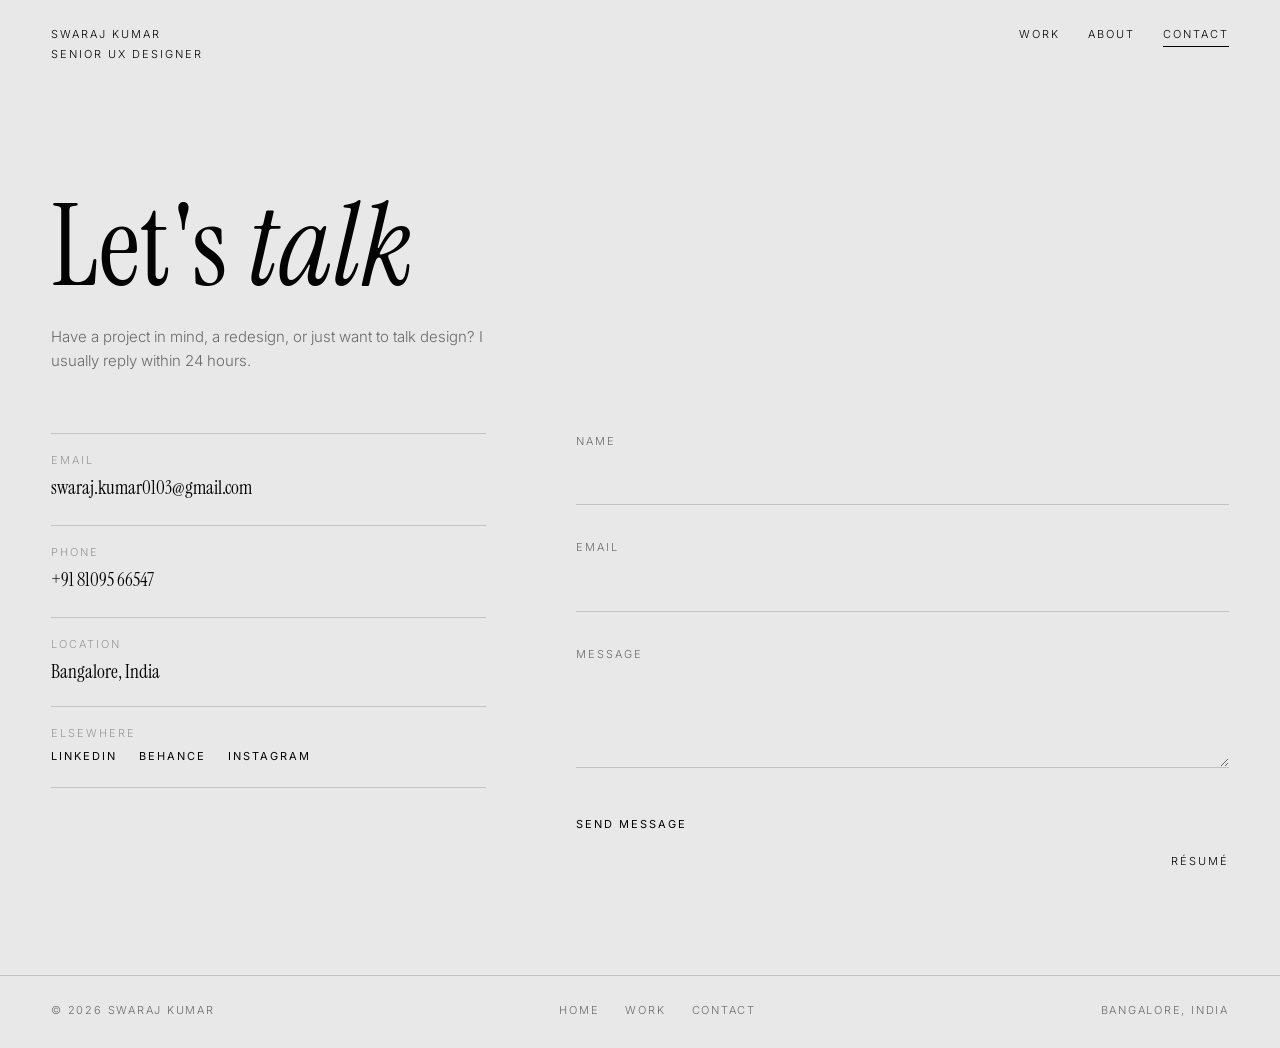
==== commit 62445af2: "Immersive-Garden-style redesign: plaster relief hero, serif display, hairline interactions" ====
--- a/contact.html
+++ b/contact.html
@@ -4,616 +4,93 @@
   <meta charset="UTF-8" />
   <meta name="viewport" content="width=device-width, initial-scale=1.0" />
   <title>Contact — Swaraj Kumar</title>
-  <meta name="description" content="Get in touch with Swaraj Kumar for UX design opportunities, collaborations, or just a design conversation." />
+  <meta name="description" content="Get in touch with Swaraj Kumar — Senior UX Designer based in Bangalore, India." />
   <link rel="preconnect" href="https://fonts.googleapis.com" />
   <link rel="preconnect" href="https://fonts.gstatic.com" crossorigin />
-  <link rel="stylesheet" href="css/style.css?v=ripple10" />
-  <style>
-    /* Floating particles background */
-    .contact-bg {
-      position: fixed;
-      inset: 0;
-      pointer-events: none;
-      z-index: 0;
-      overflow: hidden;
-    }
-
-    .particle {
-      position: absolute;
-      border-radius: 50%;
-      background: var(--accent);
-      opacity: 0;
-      animation: floatParticle var(--dur) var(--delay) ease-in-out infinite;
-    }
-
-    @keyframes floatParticle {
-      0%   { opacity: 0; transform: translateY(100vh) scale(0); }
-      10%  { opacity: 0.15; }
-      90%  { opacity: 0.08; }
-      100% { opacity: 0; transform: translateY(-100px) scale(1); }
-    }
-
-    /* Contact page specific layout */
-    .contact-page-hero {
-      position: relative;
-      z-index: 1;
-      padding: calc(var(--nav-h) + 80px) 48px 64px;
-      text-align: center;
-    }
-
-    .contact-page-pretitle {
-      font-family: var(--font-mono);
-      font-size: 12px;
-      font-weight: 400;
-      letter-spacing: 0.12em;
-      text-transform: uppercase;
-      color: var(--accent);
-      margin-bottom: 20px;
-      display: flex;
-      align-items: center;
-      justify-content: center;
-      gap: 8px;
-    }
-
-    .contact-page-pretitle::before,
-    .contact-page-pretitle::after {
-      content: '';
-      flex: 1;
-      max-width: 60px;
-      height: 1px;
-      background: var(--accent);
-      opacity: 0.4;
-    }
-
-    .contact-page-title {
-      font-family: var(--font-display);
-      font-size: clamp(52px, 9vw, 110px);
-      font-weight: 800;
-      letter-spacing: -0.04em;
-      line-height: 0.95;
-      margin-bottom: 24px;
-    }
-
-    .contact-page-sub {
-      font-size: 18px;
-      color: var(--text-muted);
-      max-width: 440px;
-      margin: 0 auto;
-      line-height: 1.6;
-    }
-
-    /* Contact layout */
-    .contact-main {
-      position: relative;
-      z-index: 1;
-      max-width: var(--max-w);
-      margin: 0 auto;
-      padding: 0 48px 120px;
-      display: grid;
-      grid-template-columns: 1fr 1.6fr;
-      gap: 80px;
-      align-items: start;
-    }
-
-    /* Info column */
-    .contact-info-block {
-      position: sticky;
-      top: calc(var(--nav-h) + 40px);
-    }
-
-    .info-card {
-      background: var(--surface);
-      border: 1px solid var(--border);
-      border-radius: 20px;
-      padding: 32px;
-      margin-bottom: 16px;
-      transition: border-color 0.3s ease;
-    }
-
-    .info-card:hover {
-      border-color: rgba(162,89,255,0.3);
-    }
-
-    .info-card-icon {
-      width: 48px; height: 48px;
-      border-radius: 14px;
-      background: linear-gradient(135deg, rgba(162,89,255,0.2), rgba(77,159,255,0.1));
-      border: 1px solid rgba(162,89,255,0.2);
-      display: flex;
-      align-items: center;
-      justify-content: center;
-      color: var(--accent);
-      margin-bottom: 16px;
-    }
-
-    .info-card-label {
-      font-family: var(--font-mono);
-      font-size: 11px;
-      font-weight: 400;
-      letter-spacing: 0.1em;
-      text-transform: uppercase;
-      color: var(--text-dim);
-      margin-bottom: 6px;
-    }
-
-    .info-card-value {
-      font-family: var(--font-display);
-      font-size: 17px;
-      font-weight: 600;
-      letter-spacing: -0.01em;
-      line-height: 1.3;
-    }
-
-    .info-card-value a {
-      background: var(--grad);
-      -webkit-background-clip: text;
-      -webkit-text-fill-color: transparent;
-      background-clip: text;
-      transition: opacity 0.3s ease;
-    }
-
-    .info-card-value a:hover { opacity: 0.8; }
-
-    /* Availability card */
-    .avail-card {
-      background: linear-gradient(135deg, rgba(74,222,128,0.08), rgba(74,222,128,0.03));
-      border: 1px solid rgba(74,222,128,0.2);
-      border-radius: 20px;
-      padding: 24px 32px;
-      display: flex;
-      align-items: center;
-      gap: 16px;
-      margin-bottom: 16px;
-    }
-
-    .avail-dot {
-      width: 10px; height: 10px;
-      border-radius: 50%;
-      background: #4ade80;
-      flex-shrink: 0;
-      animation: pulse 2s infinite;
-    }
-
-    .avail-text {}
-    .avail-label {
-      font-size: 12px;
-      color: rgba(74,222,128,0.7);
-      font-weight: 600;
-      letter-spacing: 0.05em;
-      text-transform: uppercase;
-      margin-bottom: 2px;
-    }
-
-    .avail-desc {
-      font-size: 14px;
-      color: var(--text-muted);
-    }
-
-    /* Socials */
-    .contact-socials {
-      display: flex;
-      gap: 10px;
-      flex-wrap: wrap;
-    }
-
-    .contact-social-btn {
-      flex: 1;
-      min-width: 80px;
-      display: flex;
-      flex-direction: column;
-      align-items: center;
-      gap: 8px;
-      padding: 18px 12px;
-      background: var(--surface);
-      border: 1px solid var(--border);
-      border-radius: 16px;
-      font-size: 12px;
-      font-weight: 500;
-      color: var(--text-muted);
-      transition: all 0.3s ease;
-      cursor: none;
-    }
-
-    .contact-social-btn:hover {
-      border-color: rgba(162,89,255,0.3);
-      background: rgba(162,89,255,0.05);
-      color: var(--text);
-      transform: translateY(-3px);
-    }
-
-    .contact-social-btn svg {
-      width: 22px; height: 22px;
-      opacity: 0.7;
-    }
-
-    /* Form */
-    .contact-form-card {
-      background: var(--surface);
-      border: 1px solid var(--border);
-      border-radius: 28px;
-      padding: 52px;
-      position: relative;
-      overflow: hidden;
-    }
-
-    .contact-form-card::before {
-      content: '';
-      position: absolute;
-      top: 0; left: 0; right: 0;
-      height: 2px;
-      background: var(--grad);
-    }
-
-    .form-heading {
-      font-family: var(--font-display);
-      font-size: 28px;
-      font-weight: 700;
-      letter-spacing: -0.02em;
-      margin-bottom: 8px;
-    }
-
-    .form-subheading {
-      font-size: 15px;
-      color: var(--text-muted);
-      margin-bottom: 36px;
-      line-height: 1.5;
-    }
-
-    .form-group { margin-bottom: 20px; }
-
-    .form-label {
-      display: block;
-      font-size: 13px;
-      font-weight: 500;
-      color: var(--text-muted);
-      margin-bottom: 8px;
-      letter-spacing: 0.02em;
-    }
-
-    .form-input,
-    .form-textarea,
-    .form-select {
-      width: 100%;
-      background: var(--bg);
-      border: 1px solid var(--border);
-      border-radius: 14px;
-      padding: 14px 18px;
-      font-family: var(--font-body);
-      font-size: 15px;
-      color: var(--text);
-      outline: none;
-      transition: border-color 0.3s ease, box-shadow 0.3s ease;
-      cursor: none;
-      -webkit-appearance: none;
-    }
-
-    .form-select {
-      background-image: url("data:image/svg+xml,%3Csvg xmlns='http://www.w3.org/2000/svg' width='16' height='16' viewBox='0 0 24 24' fill='none' stroke='%23888' stroke-width='2'%3E%3Cpath d='M6 9l6 6 6-6'/%3E%3C/svg%3E");
-      background-repeat: no-repeat;
-      background-position: right 16px center;
-      padding-right: 44px;
-    }
-
-    .form-select option {
-      background: var(--surface);
-    }
-
-    .form-input:focus,
-    .form-textarea:focus,
-    .form-select:focus {
-      border-color: var(--accent);
-      box-shadow: 0 0 0 3px rgba(162,89,255,0.12);
-    }
-
-    .form-input::placeholder,
-    .form-textarea::placeholder { color: var(--text-dim); }
-
-    .form-textarea {
-      min-height: 150px;
-      resize: vertical;
-    }
-
-    .form-row {
-      display: grid;
-      grid-template-columns: 1fr 1fr;
-      gap: 16px;
-    }
-
-    .form-footer {
-      display: flex;
-      align-items: center;
-      justify-content: space-between;
-      gap: 16px;
-      margin-top: 28px;
-    }
-
-    .form-note {
-      font-size: 13px;
-      color: var(--text-dim);
-      line-height: 1.5;
-      max-width: 220px;
-    }
-
-    .form-submit {
-      flex-shrink: 0;
-      padding: 14px 36px;
-      border-radius: 100px;
-      border: none;
-      background: var(--grad);
-      color: white;
-      font-family: var(--font-body);
-      font-size: 15px;
-      font-weight: 600;
-      cursor: none;
-      transition: opacity 0.3s ease, transform 0.3s ease, box-shadow 0.3s ease;
-      box-shadow: 0 8px 30px var(--glow);
-      display: flex;
-      align-items: center;
-      gap: 8px;
-    }
-
-    .form-submit:hover {
-      opacity: 0.92;
-      transform: translateY(-2px);
-      box-shadow: 0 12px 40px var(--glow);
-    }
-
-    .success-message {
-      display: none;
-      text-align: center;
-      padding: 32px;
-    }
-
-    .success-icon {
-      width: 56px;
-      height: 56px;
-      margin: 0 auto 16px;
-      color: #4ade80;
-    }
-
-    .success-title {
-      font-family: var(--font-display);
-      font-size: 24px;
-      font-weight: 700;
-      margin-bottom: 8px;
-    }
-
-    .success-text {
-      color: var(--text-muted);
-    }
-
-    @media (max-width: 1024px) {
-      .contact-main {
-        grid-template-columns: 1fr;
-        gap: 48px;
-      }
-      .contact-info-block { position: static; }
-      .contact-socials { flex-direction: row; }
-    }
-
-    @media (max-width: 768px) {
-      .contact-page-hero { padding: calc(var(--nav-h) + 48px) 24px 40px; }
-      .contact-main { padding: 0 24px 80px; }
-      .contact-form-card { padding: 28px 24px; }
-      .form-row { grid-template-columns: 1fr; }
-      .form-footer { flex-direction: column; align-items: stretch; }
-      .form-note { max-width: 100%; }
-      .form-submit { width: 100%; justify-content: center; }
-    }
-  </style>
+  <link rel="stylesheet" href="css/style.css?v=ig1" />
 </head>
 <body>
 
-  <div id="scroll-progress"></div>
   <div class="cursor-dot"></div>
-  <div class="cursor-ring"></div>
+  <div id="page-veil"></div>
 
-  <!-- Floating Particles -->
-  <div class="contact-bg" id="particles-bg"></div>
+  <header>
+    <div class="frame tl">
+      <a href="index.html">
+        <span class="brand-name">Swaraj Kumar</span>
+        <span class="brand-sub">Senior UX Designer</span>
+      </a>
+    </div>
+    <nav class="frame tr">
+      <a class="hl" href="work.html">Work</a>
+      <a class="hl" href="index.html#about">About</a>
+      <a class="hl active" href="contact.html">Contact</a>
+    </nav>
+    <div class="frame br">
+      <a class="hl" href="Swaraj-Kumar-Resume.pdf" target="_blank" rel="noopener">Résumé</a>
+    </div>
+  </header>
 
-  <!-- ── Navigation ──────────────────────────────────────────── -->
-  <nav>
-    <a href="index.html" class="nav-logo">SK.</a>
-    <ul class="nav-links">
-      <li><a href="index.html#work">Work</a></li>
-      <li><a href="index.html#experience">Experience</a></li>
-      <li><a href="index.html#about">About</a></li>
-      <li><a href="work.html">All Projects</a></li>
-      <li><a href="contact.html" class="nav-cta active">Let's Talk</a></li>
-    </ul>
-  </nav>
-
-  <!-- ── Page Hero ────────────────────────────────────────────── -->
-  <div class="contact-page-hero">
-    <p class="contact-page-pretitle reveal">Get in Touch</p>
-    <h1 class="contact-page-title reveal delay-1">
-      Let's build<br/><span class="grad-text">together.</span>
-    </h1>
-    <p class="contact-page-sub reveal delay-2">
-      Whether it's a product redesign, a new idea, or just a good design chat — I'm always up for it.
-    </p>
+  <!-- ── Page head ────────────────────────────────────────── -->
+  <div class="page-head">
+    <h1 class="page-title fade in">Let's <em>talk</em></h1>
+    <p class="page-sub fade in d1">Have a project in mind, a redesign, or just want to talk design? I usually reply within 24 hours.</p>
   </div>
 
-  <!-- ── Contact Main ──────────────────────────────────────────── -->
-  <div class="contact-main">
+  <!-- ── Contact ──────────────────────────────────────────── -->
+  <div class="contact-grid">
 
-    <!-- Left: Info -->
-    <div class="contact-info-block">
-
-      <!-- Availability -->
-      <div class="avail-card reveal">
-        <div class="avail-dot"></div>
-        <div class="avail-text">
-          <div class="avail-label">Currently Available</div>
-          <div class="avail-desc">Open to full-time &amp; freelance roles</div>
+    <div class="fade in d2">
+      <div class="c-detail">
+        <div class="c-label">Email</div>
+        <a class="c-value hl" href="mailto:swaraj.kumar0103@gmail.com">swaraj.kumar0103@gmail.com</a>
+      </div>
+      <div class="c-detail">
+        <div class="c-label">Phone</div>
+        <a class="c-value hl" href="tel:+918109566547">+91 81095 66547</a>
+      </div>
+      <div class="c-detail">
+        <div class="c-label">Location</div>
+        <div class="c-value">Bangalore, India</div>
+      </div>
+      <div class="c-detail">
+        <div class="c-label">Elsewhere</div>
+        <div style="display:flex; gap:22px; margin-top:6px">
+          <a class="hl caps" href="https://www.linkedin.com/in/swaraj-k/" target="_blank" rel="noopener" style="color:var(--ink)">LinkedIn</a>
+          <a class="hl caps" href="https://www.behance.net/swarajkumar1" target="_blank" rel="noopener" style="color:var(--ink)">Behance</a>
+          <a class="hl caps" href="https://www.instagram.com/theaveragedesignco_?igsh=M2V6ZXpvZ29rMm9s" target="_blank" rel="noopener" style="color:var(--ink)">Instagram</a>
         </div>
-      </div>
-
-      <!-- Email -->
-      <div class="info-card reveal delay-1">
-        <div class="info-card-icon" aria-hidden="true"><svg width="22" height="22" viewBox="0 0 24 24" fill="none" stroke="currentColor" stroke-width="1.7" stroke-linecap="round" stroke-linejoin="round"><rect x="2" y="4" width="20" height="16" rx="2"/><path d="m22 7-8.97 5.7a1.94 1.94 0 0 1-2.06 0L2 7"/></svg></div>
-        <div class="info-card-label">Email</div>
-        <div class="info-card-value">
-          <a href="mailto:swaraj.kumar0103@gmail.com">swaraj.kumar0103@gmail.com</a>
-        </div>
-      </div>
-
-      <!-- Phone -->
-      <div class="info-card reveal delay-1">
-        <div class="info-card-icon" aria-hidden="true"><svg width="22" height="22" viewBox="0 0 24 24" fill="none" stroke="currentColor" stroke-width="1.7" stroke-linecap="round" stroke-linejoin="round"><path d="M22 16.92v3a2 2 0 0 1-2.18 2 19.79 19.79 0 0 1-8.63-3.07 19.5 19.5 0 0 1-6-6 19.79 19.79 0 0 1-3.07-8.67A2 2 0 0 1 4.11 2h3a2 2 0 0 1 2 1.72c.13.96.36 1.9.7 2.81a2 2 0 0 1-.45 2.11L8.09 9.91a16 16 0 0 0 6 6l1.27-1.27a2 2 0 0 1 2.11-.45c.91.34 1.85.57 2.81.7A2 2 0 0 1 22 16.92z"/></svg></div>
-        <div class="info-card-label">Phone</div>
-        <div class="info-card-value">
-          <a href="tel:+918109566547">+91 81095 66547</a>
-        </div>
-      </div>
-
-      <!-- Location -->
-      <div class="info-card reveal delay-2">
-        <div class="info-card-icon" aria-hidden="true"><svg width="22" height="22" viewBox="0 0 24 24" fill="none" stroke="currentColor" stroke-width="1.7" stroke-linecap="round" stroke-linejoin="round"><path d="M20 10c0 6-8 12-8 12s-8-6-8-12a8 8 0 0 1 16 0z"/><circle cx="12" cy="10" r="3"/></svg></div>
-        <div class="info-card-label">Location</div>
-        <div class="info-card-value">Bangalore, India<br/><span style="font-size:14px;color:var(--text-muted);font-weight:400">IST (UTC+5:30) · Open to remote</span></div>
-      </div>
-
-      <!-- Response time -->
-      <div class="info-card reveal delay-3">
-        <div class="info-card-icon" aria-hidden="true"><svg width="22" height="22" viewBox="0 0 24 24" fill="none" stroke="currentColor" stroke-width="1.7" stroke-linecap="round" stroke-linejoin="round"><polygon points="13 2 3 14 12 14 11 22 21 10 12 10 13 2"/></svg></div>
-        <div class="info-card-label">Response Time</div>
-        <div class="info-card-value">Usually within 24 hours</div>
-      </div>
-
-      <!-- Socials -->
-      <div class="reveal delay-4">
-        <div class="contact-socials">
-          <a href="https://www.linkedin.com/in/swaraj-k/" target="_blank" rel="noopener" class="contact-social-btn">
-            <svg viewBox="0 0 24 24" fill="currentColor"><path d="M16 8a6 6 0 0 1 6 6v7h-4v-7a2 2 0 0 0-2-2 2 2 0 0 0-2 2v7h-4v-7a6 6 0 0 1 6-6zM2 9h4v12H2z"/><circle cx="4" cy="4" r="2"/></svg>
-            LinkedIn
-          </a>
-          <a href="https://www.behance.net/swarajkumar1" target="_blank" rel="noopener" class="contact-social-btn">
-            <svg viewBox="0 0 24 24" fill="currentColor"><path d="M22 7h-7V5h7v2zm1.726 10c-.442 1.297-2.029 3-5.101 3-3.074 0-5.564-1.729-5.564-5.675 0-3.91 2.325-5.92 5.466-5.92 3.082 0 4.964 1.782 5.375 4.426.078.506.109 1.188.095 2.14H15.97c.13 3.211 3.483 3.312 4.588 2.029L23.726 17zm-5.726-9c-3.032 0-4.02 2.266-4.02 4h8c0-2.2-.942-4-3.98-4z"/></svg>
-            Behance
-          </a>
-          <a href="https://www.instagram.com/theaveragedesignco_?igsh=M2V6ZXpvZ29rMm9s" target="_blank" rel="noopener" class="contact-social-btn">
-            <svg viewBox="0 0 24 24" fill="none" stroke="currentColor" stroke-width="2" stroke-linecap="round" stroke-linejoin="round"><rect x="2" y="2" width="20" height="20" rx="5"/><path d="M16 11.37A4 4 0 1 1 12.63 8 4 4 0 0 1 16 11.37z"/><line x1="17.5" y1="6.5" x2="17.51" y2="6.5"/></svg>
-            Instagram
-          </a>
-        </div>
-      </div>
-
-    </div>
-
-    <!-- Right: Form -->
-    <div class="contact-form-card reveal-right delay-1">
-      <h2 class="form-heading">Send a message</h2>
-      <p class="form-subheading">Tell me about your project and I'll get back to you shortly.</p>
-
-      <form id="contact-form">
-
-        <div class="form-row">
-          <div class="form-group">
-            <label class="form-label" for="name">Your Name</label>
-            <input class="form-input" type="text" id="name" name="name" placeholder="Alex Johnson" required />
-          </div>
-          <div class="form-group">
-            <label class="form-label" for="email">Email Address</label>
-            <input class="form-input" type="email" id="email" name="email" placeholder="alex@company.com" required />
-          </div>
-        </div>
-
-        <div class="form-group">
-          <label class="form-label" for="project-type">What are you looking for?</label>
-          <select class="form-select" id="project-type" name="project-type">
-            <option value="" disabled selected>Select a project type…</option>
-            <option value="full-time">Full-Time Role</option>
-            <option value="freelance">Freelance / Contract</option>
-            <option value="ux-audit">UX Audit</option>
-            <option value="product-design">Product Design</option>
-            <option value="design-system">Design System</option>
-            <option value="other">Something else</option>
-          </select>
-        </div>
-
-        <div class="form-group">
-          <label class="form-label" for="budget">Budget Range (optional)</label>
-          <select class="form-select" id="budget" name="budget">
-            <option value="" disabled selected>Select a range…</option>
-            <option value="lt-5k">Under ₹5L</option>
-            <option value="5k-15k">₹5L – ₹15L</option>
-            <option value="15k-30k">₹15L – ₹30L</option>
-            <option value="30k+">₹30L+</option>
-            <option value="open">Open to discuss</option>
-          </select>
-        </div>
-
-        <div class="form-group">
-          <label class="form-label" for="message">Tell me about your project</label>
-          <textarea class="form-textarea" id="message" name="message" placeholder="What problem are you trying to solve? What are your goals and timeline?" required></textarea>
-        </div>
-
-        <div class="form-footer">
-          <p class="form-note">I'll reply within 24 hours. All conversations are confidential.</p>
-          <button type="submit" class="form-submit">
-            Send Message
-            <svg width="16" height="16" viewBox="0 0 24 24" fill="none" stroke="currentColor" stroke-width="2" stroke-linecap="round" stroke-linejoin="round"><line x1="22" y1="2" x2="11" y2="13"/><polygon points="22 2 15 22 11 13 2 9 22 2"/></svg>
-          </button>
-        </div>
-      </form>
-
-      <!-- Success state -->
-      <div class="success-message" id="success-msg">
-        <div class="success-icon" aria-hidden="true"><svg width="56" height="56" viewBox="0 0 24 24" fill="none" stroke="currentColor" stroke-width="1.7" stroke-linecap="round" stroke-linejoin="round"><path d="M22 11.08V12a10 10 0 1 1-5.93-9.14"/><path d="m9 11 3 3L22 4"/></svg></div>
-        <div class="success-title">Message sent!</div>
-        <div class="success-text">Thank you for reaching out. I'll get back to you within 24 hours.</div>
       </div>
     </div>
 
+    <form id="contact-form" class="fade in d3">
+      <div class="form-row">
+        <label for="name">Name</label>
+        <input type="text" id="name" name="name" required />
+      </div>
+      <div class="form-row">
+        <label for="email">Email</label>
+        <input type="email" id="email" name="email" required />
+      </div>
+      <div class="form-row">
+        <label for="message">Message</label>
+        <textarea id="message" name="message" required></textarea>
+      </div>
+      <button type="submit" class="form-send hl">Send message</button>
+    </form>
+
   </div>
 
-  <!-- ── Footer ─────────────────────────────────────────────────── -->
   <footer>
-    <div class="footer-logo">SK.</div>
-    <p class="footer-copy">© 2024 Swaraj Kumar. Crafted with intention.</p>
-    <div class="footer-links">
-      <a href="index.html">Home</a>
-      <a href="work.html">Work</a>
-      <a href="contact.html">Contact</a>
+    <span>© 2026 Swaraj Kumar</span>
+    <div class="f-links">
+      <a class="hl" href="index.html">Home</a>
+      <a class="hl" href="work.html">Work</a>
+      <a class="hl" href="contact.html">Contact</a>
     </div>
+    <span>Bangalore, India</span>
   </footer>
 
-  <script src="js/main.js?v=ripple10"></script>
-  <script>
-    // Generate floating particles
-    const particlesBg = document.getElementById('particles-bg');
-    for (let i = 0; i < 20; i++) {
-      const p = document.createElement('div');
-      p.className = 'particle';
-      const size = Math.random() * 4 + 2;
-      p.style.cssText = `
-        width: ${size}px;
-        height: ${size}px;
-        left: ${Math.random() * 100}%;
-        --dur: ${Math.random() * 12 + 10}s;
-        --delay: ${Math.random() * -15}s;
-      `;
-      particlesBg.appendChild(p);
-    }
-
-    // Enhanced form handler for contact page
-    const contactForm = document.getElementById('contact-form');
-    const successMsg  = document.getElementById('success-msg');
-
-    if (contactForm) {
-      contactForm.addEventListener('submit', (e) => {
-        e.preventDefault();
-        const btn = contactForm.querySelector('.form-submit');
-        btn.innerHTML = 'Sending… <span>⏳</span>';
-        btn.style.opacity = '0.7';
-
-        setTimeout(() => {
-          contactForm.style.display = 'none';
-          successMsg.style.display  = 'block';
-        }, 1200);
-      });
-    }
-  </script>
+  <script src="js/main.js?v=ig1"></script>
 </body>
 </html>
--- a/css/style.css
+++ b/css/style.css
@@ -1,1824 +1,397 @@
 /* ============================================================
-   SWARAJ KUMAR — UX PORTFOLIO
-   Apple-Inspired Design System
+   SWARAJ KUMAR — PORTFOLIO
+   Gallery-plaster aesthetic · serif display · hairline motion
+   Ink #030303 on plaster #e8e8e8 · fades + scaleX lines
    ============================================================ */
 
-@import url('https://fonts.googleapis.com/css2?family=Bricolage+Grotesque:opsz,wght@12..96,300;12..96,400;12..96,500;12..96,600;12..96,700;12..96,800&family=Inter:wght@300;400;500;600&family=Space+Mono:wght@400;700&display=swap');
-
-/* ── Variables ─────────────────────────────────────────────── */
+@import url('https://fonts.googleapis.com/css2?family=Instrument+Serif:ital@0;1&family=Inter:wght@300;400;500&display=swap');
+
 :root {
-  --bg:           #000000;
-  --bg-2:         #0a0a0a;
-  --surface:      #111111;
-  --surface-2:    #161616;
-  --border:       rgba(255,255,255,0.08);
-  --border-2:     rgba(255,255,255,0.14);
-
-  --text:         #f5f5f7;
-  --text-muted:   #86868b;
-  --text-dim:     #3d3d3f;
-
-  --accent:       #a259ff;
-  --accent-2:     #6e40c9;
-  --glow:         rgba(162, 89, 255, 0.35);
-
-  --grad:         linear-gradient(135deg, #a259ff 0%, #4d9fff 100%);
-  --grad-text:    linear-gradient(90deg, #a259ff, #4d9fff, #a259ff);
-
-  --font-display: 'Bricolage Grotesque', system-ui, sans-serif;
-  --font-body:    'Inter', system-ui, sans-serif;
-  --font-mono:    'Space Mono', ui-monospace, 'SF Mono', monospace;
-
-  --ease-expo:    cubic-bezier(0.19, 1, 0.22, 1);
-  --ease-back:    cubic-bezier(0.34, 1.56, 0.64, 1);
-  --ease-smooth:  cubic-bezier(0.65, 0, 0.35, 1);
-
-  --nav-h:        72px;
-  --max-w:        1200px;
-  --section-pad:  120px;
-}
-
-/* ── Reset ─────────────────────────────────────────────────── */
-*, *::before, *::after {
-  margin: 0;
-  padding: 0;
-  box-sizing: border-box;
-}
-
-html {
-  -webkit-font-smoothing: antialiased;
-  -moz-osx-font-smoothing: grayscale;
-  scroll-behavior: smooth;
-}
+  --wall:   #e8e8e8;
+  --ink:    #030303;
+  --mut:    rgba(3,3,3,0.55);
+  --dim:    rgba(3,3,3,0.35);
+  --line:   rgba(3,3,3,0.16);
+
+  --serif:  'Instrument Serif', 'Times New Roman', serif;
+  --sans:   'Helvetica Neue', Inter, Helvetica, Arial, sans-serif;
+
+  --ease-io: cubic-bezier(0.445, 0.05, 0.55, 0.95);  /* the site's page ease */
+  --ease-o:  cubic-bezier(0.22, 1, 0.36, 1);
+  --pad: clamp(20px, 4vw, 56px);
+}
+
+*, *::before, *::after { margin: 0; padding: 0; box-sizing: border-box; }
+
+html { -webkit-font-smoothing: antialiased; scroll-behavior: smooth; }
 
 body {
-  background: var(--bg);
-  color: var(--text);
-  font-family: var(--font-body);
-  font-weight: 400;
+  background: var(--wall);
+  color: var(--ink);
+  font-family: var(--sans);
+  font-weight: 300;
+  font-size: 15px;
   line-height: 1.6;
   overflow-x: hidden;
-  cursor: none;
-}
-
+}
 body.loading { overflow: hidden; }
 
-img, video { display: block; max-width: 100%; }
-
 a { color: inherit; text-decoration: none; }
-
 ul { list-style: none; }
-
-/* ── Scrollbar ─────────────────────────────────────────────── */
-::-webkit-scrollbar { width: 3px; }
-::-webkit-scrollbar-track { background: var(--bg); }
-::-webkit-scrollbar-thumb {
-  background: var(--accent);
-  border-radius: 2px;
-}
-
-/* ── Scroll Progress ───────────────────────────────────────── */
-#scroll-progress {
-  position: fixed;
-  top: 0; left: 0;
-  height: 2px;
-  width: 0%;
-  background: var(--grad);
-  z-index: 9999;
-  transition: width 0.1s linear;
-}
-
-/* ── Custom Cursor ─────────────────────────────────────────── */
+img, svg, canvas { display: block; max-width: 100%; }
+::selection { background: var(--ink); color: var(--wall); }
+
+::-webkit-scrollbar { width: 0; height: 0; }
+
+/* ── Type roles ────────────────────────────────────────────── */
+.serif { font-family: var(--serif); font-weight: 400; }
+.caps {
+  font-family: var(--sans);
+  font-size: 11px;
+  font-weight: 400;
+  letter-spacing: 0.18em;
+  text-transform: uppercase;
+  color: var(--mut);
+}
+
+/* ── Dot cursor ────────────────────────────────────────────── */
+@media (hover: hover) and (pointer: fine) {
+  body { cursor: none; }
+  a, button, input, textarea, select, label { cursor: none; }
+}
 .cursor-dot {
-  position: fixed;
-  width: 6px; height: 6px;
-  background: var(--accent);
+  position: fixed; top: 0; left: 0;
+  width: 8px; height: 8px;
+  background: var(--ink);
   border-radius: 50%;
   pointer-events: none;
-  z-index: 9998;
+  z-index: 9999;
   transform: translate(-50%, -50%);
-  transition: transform 0.1s var(--ease-expo),
-              opacity 0.3s ease,
-              background 0.3s ease;
-}
-
-.cursor-ring {
-  position: fixed;
-  width: 40px; height: 40px;
-  border: 1.5px solid rgba(162, 89, 255, 0.6);
-  border-radius: 50%;
+  opacity: 0;                        /* hidden until the mouse first moves */
+  transition: width 0.35s var(--ease-o), height 0.35s var(--ease-o), opacity 0.3s ease;
+}
+.cursor-dot.live { opacity: 1; }
+.cursor-dot.grow { width: 40px; height: 40px; }
+@media (hover: none) { .cursor-dot { display: none; } }
+
+/* ── Hairline link (signature: grows from left, exits right) ─ */
+.hl { position: relative; display: inline-block; padding-bottom: 3px; }
+.hl::after {
+  content: '';
+  position: absolute; left: 0; bottom: 0;
+  width: 100%; height: 1px;
+  background: currentColor;
+  transform: scaleX(0);
+  transform-origin: right center;
+  transition: transform 0.5s var(--ease-io);
+}
+.hl:hover::after,
+.hl.active::after {
+  transform: scaleX(1);
+  transform-origin: left center;
+}
+.hl.lined::after { transform: scaleX(1); transform-origin: left center; }
+.hl.lined:hover::after { transform: scaleX(0); transform-origin: right center; }
+
+/* ── Intro loader ──────────────────────────────────────────── */
+#intro {
+  position: fixed; inset: 0;
+  background: var(--wall);
+  z-index: 10000;
+  display: flex; align-items: center; justify-content: center;
+  transition: opacity 1s var(--ease-io), visibility 1s;
+}
+#intro.done { opacity: 0; visibility: hidden; }
+.intro-mark {
+  font-family: var(--serif);
+  font-size: clamp(22px, 3vw, 32px);
+  letter-spacing: 0.02em;
+  opacity: 0;
+  animation: introFade 1.6s var(--ease-io) forwards;
+}
+@keyframes introFade { 0% { opacity: 0; } 40% { opacity: 1; } 100% { opacity: 1; } }
+
+/* ── Fixed frame (corner UI) ───────────────────────────────── */
+.frame { position: fixed; z-index: 900; mix-blend-mode: normal; }
+.frame.tl { top: 26px; left: var(--pad); }
+.frame.tr { top: 26px; right: var(--pad); display: flex; gap: 28px; }
+.frame.bl { bottom: 26px; left: var(--pad); }
+.frame.br { bottom: 26px; right: var(--pad); }
+.frame a, .frame span { font-size: 11px; letter-spacing: 0.18em; text-transform: uppercase; color: var(--ink); }
+.brand-name { display: block; }
+.brand-sub  { display: block; color: var(--mut); margin-top: 2px; }
+
+/* fade the frame in after the intro */
+.frame { opacity: 0; transition: opacity 1s var(--ease-io) 0.4s; }
+body.ready .frame { opacity: 1; }
+
+/* ── Hero ──────────────────────────────────────────────────── */
+#hero {
+  position: relative;
+  min-height: 100svh;
+  display: flex; align-items: center; justify-content: center;
+  overflow: hidden;
+  text-align: center;
+  padding: 0 var(--pad);
+}
+#relief {
+  position: absolute; inset: -4%;
+  width: 108%; height: 108%;
   pointer-events: none;
-  z-index: 9997;
-  transform: translate(-50%, -50%);
-  transition: width 0.4s var(--ease-expo),
-              height 0.4s var(--ease-expo),
-              border-color 0.3s ease,
-              background 0.3s ease;
-}
-
-.cursor-ring.hovered {
-  width: 60px; height: 60px;
-  background: rgba(162, 89, 255, 0.1);
-  border-color: var(--accent);
-}
-
-.cursor-ring.clicking {
-  width: 30px; height: 30px;
-  background: rgba(162, 89, 255, 0.2);
-}
-
-/* ── Preloader ─────────────────────────────────────────────── */
-#preloader {
-  position: fixed;
-  inset: 0;
-  background: var(--bg);
-  z-index: 99999;
-  display: flex;
-  flex-direction: column;
-  align-items: center;
-  justify-content: center;
-  gap: 32px;
-  transition: opacity 0.8s var(--ease-expo), visibility 0.8s;
-}
-
-#preloader.done {
+}
+.hero-line {
+  position: relative; z-index: 2;
+  font-family: var(--serif);
+  font-size: clamp(26px, 4.4vw, 58px);
+  font-weight: 400;
+  letter-spacing: 0.005em;
+  line-height: 1.15;
+  max-width: 20ch;
   opacity: 0;
-  visibility: hidden;
-}
-
-.preloader-logo {
-  font-family: var(--font-display);
-  font-size: 48px;
-  font-weight: 800;
-  letter-spacing: -2px;
-  background: var(--grad);
-  -webkit-background-clip: text;
-  -webkit-text-fill-color: transparent;
-  background-clip: text;
-  animation: logoFloat 1.5s var(--ease-expo) forwards;
-  opacity: 0;
-  transform: translateY(20px);
-}
-
-@keyframes logoFloat {
-  to { opacity: 1; transform: translateY(0); }
-}
-
-.preloader-bar {
-  width: 200px;
-  height: 1px;
-  background: var(--border);
+  transition: opacity 1.2s var(--ease-io) 0.9s;
+}
+.hero-line em { font-style: italic; }
+body.ready .hero-line { opacity: 1; }
+
+.scroll-cue {
+  position: absolute; right: var(--pad); top: 50%;
+  transform: translateY(-50%);
+  z-index: 2;
+  font-size: 11px; letter-spacing: 0.18em; text-transform: uppercase; color: var(--mut);
+  opacity: 0; transition: opacity 1s var(--ease-io) 1.4s;
+}
+body.ready .scroll-cue { opacity: 1; }
+
+/* ── Reveal system (fade + stagger, like the reference) ────── */
+.fade { opacity: 0; transition: opacity 0.9s var(--ease-io); }
+.fade.in { opacity: 1; }
+.d1 { transition-delay: 0.15s; } .d2 { transition-delay: 0.3s; }
+.d3 { transition-delay: 0.45s; } .d4 { transition-delay: 0.6s; }
+
+/* hairline rule that draws itself on reveal */
+.rule {
+  height: 1px; background: var(--line);
+  transform: scaleX(0); transform-origin: left center;
+  transition: transform 0.9s var(--ease-io) 0.2s;
+}
+.fade.in .rule, .rule.in { transform: scaleX(1); }
+
+/* ── Sections ──────────────────────────────────────────────── */
+section { position: relative; padding: 0 var(--pad); }
+.wrap { max-width: 1280px; margin: 0 auto; }
+
+.sec-head {
+  display: flex; justify-content: space-between; align-items: baseline;
+  padding-bottom: 18px;
+}
+.sec-title {
+  font-family: var(--serif);
+  font-size: clamp(30px, 4vw, 52px);
+  font-weight: 400;
+  line-height: 1.05;
+}
+
+/* ── Work (home) ───────────────────────────────────────────── */
+#work { padding-top: 140px; padding-bottom: 40px; }
+.works { display: flex; flex-direction: column; gap: clamp(70px, 9vw, 130px); margin-top: clamp(40px, 6vw, 80px); }
+
+.piece { display: block; }
+.piece-visual {
   position: relative;
   overflow: hidden;
-}
-
-.preloader-fill {
-  position: absolute;
-  left: 0; top: 0;
-  height: 100%;
-  background: var(--grad);
-  width: 0%;
-  animation: fillBar 1.8s var(--ease-expo) 0.3s forwards;
-}
-
-@keyframes fillBar {
-  to { width: 100%; }
-}
-
-/* ── Navigation ────────────────────────────────────────────── */
-nav {
-  position: fixed;
-  top: 0; left: 0;
-  width: 100%;
-  height: var(--nav-h);
-  z-index: 1000;
-  display: flex;
-  align-items: center;
-  padding: 0 48px;
-  transition: background 0.4s ease,
-              backdrop-filter 0.4s ease,
-              transform 0.4s var(--ease-expo);
-}
-
-nav.scrolled {
-  background: rgba(0, 0, 0, 0.72);
-  backdrop-filter: saturate(180%) blur(20px);
-  -webkit-backdrop-filter: saturate(180%) blur(20px);
-  border-bottom: 1px solid var(--border);
-}
-
-nav.hidden { transform: translateY(-100%); }
-
-.nav-logo {
-  font-family: var(--font-display);
-  font-size: 22px;
-  font-weight: 800;
-  letter-spacing: -1px;
-  background: var(--grad);
-  -webkit-background-clip: text;
-  -webkit-text-fill-color: transparent;
-  background-clip: text;
-  cursor: none;
-}
-
-.nav-links {
-  display: flex;
-  align-items: center;
-  gap: 36px;
-  margin: 0 auto;
-}
-
-.nav-links a {
-  font-size: 14px;
-  font-weight: 500;
-  color: var(--text-muted);
-  letter-spacing: 0.01em;
-  transition: color 0.3s ease;
-  cursor: none;
-  position: relative;
-}
-
-.nav-links a::after {
-  content: '';
-  position: absolute;
-  bottom: -4px; left: 0;
-  width: 0%; height: 1px;
-  background: var(--accent);
-  transition: width 0.3s var(--ease-expo);
-}
-
-.nav-links a:hover { color: var(--text); }
-.nav-links a:hover::after { width: 100%; }
-.nav-links a.active { color: var(--text); }
-
-.nav-cta {
-  font-size: 13px;
-  font-weight: 600;
-  padding: 8px 20px;
-  border-radius: 100px;
-  border: 1px solid var(--border-2);
-  color: var(--text) !important;
-  transition: background 0.3s ease, border-color 0.3s ease !important;
-  cursor: none;
-}
-
-.nav-cta::after { display: none !important; }
-
-.nav-cta:hover {
-  background: rgba(255,255,255,0.08) !important;
-  border-color: rgba(255,255,255,0.25) !important;
-}
-
-/* ── Utility ───────────────────────────────────────────────── */
-.container {
-  max-width: var(--max-w);
-  margin: 0 auto;
-  padding: 0 48px;
-}
-
-.section-tag {
-  display: inline-flex;
-  align-items: center;
-  gap: 8px;
-  font-size: 12px;
-  font-weight: 600;
-  letter-spacing: 0.12em;
-  text-transform: uppercase;
-  color: var(--accent);
-  margin-bottom: 24px;
-}
-
-.section-tag::before {
-  content: '';
-  display: block;
-  width: 20px; height: 1px;
-  background: var(--accent);
-}
-
-.grad-text {
-  background: var(--grad);
-  -webkit-background-clip: text;
-  -webkit-text-fill-color: transparent;
-  background-clip: text;
-}
-
-.btn {
-  display: inline-flex;
-  align-items: center;
-  gap: 8px;
-  padding: 14px 32px;
-  border-radius: 100px;
-  font-family: var(--font-body);
-  font-size: 15px;
-  font-weight: 500;
-  cursor: none;
-  transition: all 0.35s var(--ease-expo);
-  position: relative;
-  overflow: hidden;
-}
-
-.btn-primary {
-  background: var(--grad);
-  color: #fff;
-  box-shadow: 0 0 30px var(--glow);
-}
-
-.btn-primary::before {
-  content: '';
-  position: absolute;
-  inset: 0;
-  background: linear-gradient(135deg, #b56aff, #6eb0ff);
-  opacity: 0;
-  transition: opacity 0.35s ease;
-}
-
-.btn-primary:hover::before { opacity: 1; }
-.btn-primary:hover { transform: translateY(-2px); box-shadow: 0 8px 40px var(--glow); }
-
-.btn-outline {
-  border: 1px solid var(--border-2);
-  color: var(--text);
-  background: transparent;
-}
-
-.btn-outline:hover {
-  background: rgba(255,255,255,0.05);
-  border-color: rgba(255,255,255,0.3);
-  transform: translateY(-2px);
-}
-
-/* ── Reveal Animations ─────────────────────────────────────── */
-.reveal {
-  opacity: 0;
-  transform: translateY(40px);
-  transition: opacity 0.9s var(--ease-expo),
-              transform 0.9s var(--ease-expo);
-}
-
-.reveal.revealed {
-  opacity: 1;
-  transform: translateY(0);
-}
-
-.reveal-left {
-  opacity: 0;
-  transform: translateX(-40px);
-  transition: opacity 0.9s var(--ease-expo), transform 0.9s var(--ease-expo);
-}
-
-.reveal-right {
-  opacity: 0;
-  transform: translateX(40px);
-  transition: opacity 0.9s var(--ease-expo), transform 0.9s var(--ease-expo);
-}
-
-.reveal-left.revealed,
-.reveal-right.revealed {
-  opacity: 1;
-  transform: translateX(0);
-}
-
-.reveal-scale {
-  opacity: 0;
-  transform: scale(0.92);
-  transition: opacity 1s var(--ease-expo), transform 1s var(--ease-expo);
-}
-
-.reveal-scale.revealed {
-  opacity: 1;
-  transform: scale(1);
-}
-
-/* Stagger delays */
-.delay-1 { transition-delay: 0.1s !important; }
-.delay-2 { transition-delay: 0.2s !important; }
-.delay-3 { transition-delay: 0.35s !important; }
-.delay-4 { transition-delay: 0.5s !important; }
-.delay-5 { transition-delay: 0.65s !important; }
-
-/* ── Hero Section ──────────────────────────────────────────── */
-#hero {
-  min-height: 100vh;
-  display: flex;
-  flex-direction: column;
-  align-items: center;
-  justify-content: center;
-  position: relative;
-  padding: var(--nav-h) 48px 0;
-  overflow: hidden;
-  text-align: center;
-}
-
-/* Liquid water-droplet canvas */
-#droplet-canvas {
-  position: absolute;
-  inset: 0;
-  width: 100%;
-  height: 100%;
-  z-index: 1;
-  pointer-events: none;        /* never blocks clicks; ripples read via section */
-  mix-blend-mode: screen;      /* glints blend luminously over the dark hero */
-}
-
-/* Orb backgrounds */
-.hero-orb {
-  position: absolute;
-  border-radius: 50%;
-  filter: blur(100px);
+  aspect-ratio: 16 / 9;
+  background: #dedede;
+}
+.piece-visual .art {
+  position: absolute; inset: 0;
+  transform: scale(1.001);
+  transition: transform 1.4s var(--ease-io);
+}
+.piece:hover .piece-visual .art { transform: scale(1.05); }
+.piece-num {
+  position: absolute; right: 4%; bottom: -2%;
+  font-family: var(--serif);
+  font-size: clamp(90px, 16vw, 230px);
+  line-height: 1;
+  color: rgba(3,3,3,0.07);
   pointer-events: none;
-  animation: orbFloat 8s ease-in-out infinite;
-}
-
-.hero-orb-1 {
-  width: 600px; height: 600px;
-  background: radial-gradient(circle, rgba(162,89,255,0.25) 0%, transparent 70%);
-  top: -100px; left: -150px;
-  animation-delay: 0s;
-}
-
-.hero-orb-2 {
-  width: 500px; height: 500px;
-  background: radial-gradient(circle, rgba(77,159,255,0.2) 0%, transparent 70%);
-  bottom: -50px; right: -100px;
-  animation-delay: 3s;
-}
-
-.hero-orb-3 {
-  width: 300px; height: 300px;
-  background: radial-gradient(circle, rgba(162,89,255,0.15) 0%, transparent 70%);
-  top: 40%; left: 50%;
-  transform: translateX(-50%);
-  animation-delay: 5s;
-}
-
-@keyframes orbFloat {
-  0%, 100% { transform: translateY(0) scale(1); }
-  33% { transform: translateY(-30px) scale(1.05); }
-  66% { transform: translateY(20px) scale(0.97); }
-}
-
-/* Grid overlay */
-.hero-grid {
-  position: absolute;
-  inset: 0;
-  background-image:
-    linear-gradient(rgba(255,255,255,0.02) 1px, transparent 1px),
-    linear-gradient(90deg, rgba(255,255,255,0.02) 1px, transparent 1px);
-  background-size: 80px 80px;
-  pointer-events: none;
-  mask-image: radial-gradient(ellipse 80% 80% at 50% 50%, black 20%, transparent 100%);
-}
-
-.hero-content {
-  position: relative;
-  z-index: 2;
-  max-width: 900px;
-}
-
-.hero-badge {
-  display: inline-flex;
-  align-items: center;
-  gap: 8px;
-  padding: 6px 16px;
-  border-radius: 100px;
-  border: 1px solid rgba(162,89,255,0.3);
-  background: rgba(162,89,255,0.08);
-  font-size: 13px;
-  font-weight: 500;
-  color: var(--accent);
-  margin-bottom: 32px;
-  opacity: 0;
-  animation: fadeUp 0.8s var(--ease-expo) 2s forwards;
-}
-
-.hero-badge-dot {
-  width: 6px; height: 6px;
-  background: #4ade80;
-  border-radius: 50%;
-  animation: pulse 2s infinite;
-}
-
-@keyframes pulse {
-  0%, 100% { box-shadow: 0 0 0 0 rgba(74, 222, 128, 0.4); }
-  50% { box-shadow: 0 0 0 6px rgba(74, 222, 128, 0); }
-}
-
-.hero-title {
-  font-family: var(--font-display);
-  font-size: clamp(52px, 8vw, 100px);
-  font-weight: 800;
-  line-height: 1.16;
-  letter-spacing: -0.04em;
-  margin-bottom: 28px;
-  overflow: hidden;
-  padding-bottom: 0.08em;
-}
-
-.hero-title .word {
+}
+.piece-meta {
+  display: flex; justify-content: space-between; align-items: baseline;
+  margin-top: 18px; gap: 20px; flex-wrap: wrap;
+}
+.piece-title {
+  font-family: var(--serif);
+  font-size: clamp(24px, 3vw, 40px);
+  font-weight: 400;
+}
+.piece-cat { font-size: 11px; letter-spacing: 0.18em; text-transform: uppercase; color: var(--mut); }
+.piece-desc { margin-top: 8px; max-width: 52ch; color: var(--mut); font-size: 14px; }
+
+/* alternating widths, like an exhibition */
+.piece:nth-child(odd)  { width: min(100%, 980px); }
+.piece:nth-child(even) { width: min(100%, 980px); margin-left: auto; }
+
+/* ── Experience ────────────────────────────────────────────── */
+#experience { padding-top: 150px; }
+.exp-row {
+  display: grid;
+  grid-template-columns: 150px 1fr auto;
+  gap: 24px;
+  padding: 26px 0;
+  border-bottom: 1px solid var(--line);
+  align-items: baseline;
+}
+.exp-rows { border-top: 1px solid var(--line); margin-top: clamp(30px, 5vw, 60px); }
+.exp-date { font-size: 11px; letter-spacing: 0.14em; text-transform: uppercase; color: var(--mut); }
+.exp-role { font-family: var(--serif); font-size: clamp(20px, 2.4vw, 30px); }
+.exp-co   { color: var(--mut); font-size: 14px; margin-top: 4px; }
+.exp-note { max-width: 46ch; color: var(--mut); font-size: 13.5px; text-align: right; }
+
+/* ── About ─────────────────────────────────────────────────── */
+#about { padding-top: 150px; }
+.about-grid {
+  display: grid; grid-template-columns: 1fr 1fr; gap: clamp(30px, 6vw, 90px);
+  margin-top: clamp(30px, 5vw, 60px);
+}
+.about-lede {
+  font-family: var(--serif);
+  font-size: clamp(20px, 2.2vw, 28px);
+  line-height: 1.4;
+}
+.about-body p { color: var(--mut); margin-bottom: 16px; font-size: 14.5px; }
+.edu { margin-top: 34px; border-top: 1px solid var(--line); }
+.edu-row {
+  display: grid; grid-template-columns: 90px 1fr; gap: 18px;
+  padding: 14px 0; border-bottom: 1px solid var(--line);
+}
+.edu-year { font-size: 11px; letter-spacing: 0.14em; color: var(--mut); text-transform: uppercase; }
+.edu-what { font-size: 14.5px; }
+.edu-where { color: var(--mut); font-size: 13px; }
+
+/* ── Contact CTA ───────────────────────────────────────────── */
+#contact-cta { padding-top: 170px; padding-bottom: 150px; text-align: center; }
+.cta-big {
+  font-family: var(--serif);
+  font-size: clamp(40px, 8vw, 110px);
+  font-weight: 400;
+  line-height: 1.02;
+}
+.cta-big em { font-style: italic; }
+.cta-mail {
   display: inline-block;
-  opacity: 0;
-  transform: translateY(100%);
-  animation: wordReveal 0.9s var(--ease-expo) forwards;
-}
-
-.hero-title .space { display: inline-block; width: 0.3em; }
-
-@keyframes wordReveal {
-  to { opacity: 1; transform: translateY(0); }
-}
-
-.hero-sub {
-  font-size: clamp(18px, 2.5vw, 22px);
-  font-weight: 300;
-  color: var(--text-muted);
-  max-width: 560px;
-  margin: 0 auto 44px;
-  opacity: 0;
-  animation: fadeUp 0.8s var(--ease-expo) 2.4s forwards;
-  line-height: 1.5;
-}
-
-.hero-ctas {
-  display: flex;
-  align-items: center;
-  justify-content: center;
-  gap: 16px;
-  flex-wrap: wrap;
-  opacity: 0;
-  animation: fadeUp 0.8s var(--ease-expo) 2.7s forwards;
-}
-
-@keyframes fadeUp {
-  to { opacity: 1; transform: translateY(0); }
-}
-
-.hero-scroll {
-  position: absolute;
-  bottom: 40px;
-  left: 50%;
-  transform: translateX(-50%);
-  display: flex;
-  flex-direction: column;
-  align-items: center;
-  gap: 10px;
-  opacity: 0;
-  animation: fadeUp 0.8s var(--ease-expo) 3s forwards;
-  z-index: 2;
-}
-
-.hero-scroll span {
-  font-size: 11px;
-  font-weight: 500;
-  letter-spacing: 0.12em;
-  text-transform: uppercase;
-  color: var(--text-dim);
-}
-
-.scroll-line {
-  width: 1px;
-  height: 50px;
-  background: linear-gradient(to bottom, var(--accent), transparent);
-  animation: scrollLine 2s ease-in-out infinite;
-}
-
-@keyframes scrollLine {
-  0% { transform: scaleY(0); transform-origin: top; }
-  50% { transform: scaleY(1); transform-origin: top; }
-  51% { transform: scaleY(1); transform-origin: bottom; }
-  100% { transform: scaleY(0); transform-origin: bottom; }
-}
-
-/* Hero stats strip */
-.hero-stats {
-  position: absolute;
-  bottom: 120px;
-  left: 0; right: 0;
-  display: flex;
-  justify-content: center;
-  gap: 64px;
-  z-index: 2;
-  opacity: 0;
-  animation: fadeUp 0.8s var(--ease-expo) 3.2s forwards;
-}
-
-.hero-stat {
-  text-align: center;
-}
-
-.hero-stat-num {
-  font-family: var(--font-display);
-  font-size: 32px;
-  font-weight: 800;
-  letter-spacing: -2px;
-  background: var(--grad);
-  -webkit-background-clip: text;
-  -webkit-text-fill-color: transparent;
-  background-clip: text;
-  line-height: 1;
-}
-
-.hero-stat-label {
-  font-size: 12px;
-  color: var(--text-muted);
-  margin-top: 4px;
-  letter-spacing: 0.05em;
-}
-
-/* ── Marquee ───────────────────────────────────────────────── */
-.marquee-section {
-  padding: 28px 0;
-  border-top: 1px solid var(--border);
-  border-bottom: 1px solid var(--border);
-  overflow: hidden;
-  background: var(--bg-2);
-}
-
-.marquee-track {
-  display: flex;
-  width: max-content;
-  animation: marquee 25s linear infinite;
-}
-
-.marquee-track:hover { animation-play-state: paused; }
-
-.marquee-item {
-  display: flex;
-  align-items: center;
-  gap: 24px;
-  padding: 0 24px;
-  white-space: nowrap;
-  font-family: var(--font-display);
-  font-size: 15px;
-  font-weight: 600;
-  letter-spacing: 0.05em;
-  color: var(--text-muted);
-  text-transform: uppercase;
-}
-
-.marquee-dot {
-  width: 4px; height: 4px;
-  border-radius: 50%;
-  background: var(--accent);
-  flex-shrink: 0;
-}
-
-@keyframes marquee {
-  0% { transform: translateX(0); }
-  100% { transform: translateX(-50%); }
-}
-
-/* ── Statement Section ─────────────────────────────────────── */
-#statement {
-  padding: var(--section-pad) 48px;
-  position: relative;
-  overflow: hidden;
-}
-
-.statement-inner {
-  max-width: var(--max-w);
-  margin: 0 auto;
-  display: grid;
-  grid-template-columns: 1fr 2fr;
-  gap: 80px;
-  align-items: center;
-}
-
-.statement-label {
-  font-size: 13px;
-  font-weight: 500;
-  color: var(--text-muted);
-  letter-spacing: 0.1em;
-  text-transform: uppercase;
-  line-height: 2;
-}
-
-.statement-text {
-  font-family: var(--font-display);
-  font-size: clamp(28px, 4vw, 48px);
-  font-weight: 700;
-  line-height: 1.2;
-  letter-spacing: -0.02em;
-  color: var(--text);
-}
-
-.statement-text .highlight { color: var(--accent); }
-
-/* ── Work Section ──────────────────────────────────────────── */
-#work {
-  padding: var(--section-pad) 0;
-}
-
-.section-header {
-  display: flex;
-  align-items: flex-end;
-  justify-content: space-between;
-  margin-bottom: 64px;
-  padding: 0 48px;
-  max-width: calc(var(--max-w) + 96px);
-  margin-left: auto;
-  margin-right: auto;
-}
-
-.section-title {
-  font-family: var(--font-display);
-  font-size: clamp(40px, 6vw, 72px);
-  font-weight: 800;
-  letter-spacing: -0.03em;
-  line-height: 1;
-}
-
-.section-link {
-  display: flex;
-  align-items: center;
-  gap: 8px;
-  font-size: 15px;
-  font-weight: 500;
-  color: var(--accent);
-  transition: gap 0.3s var(--ease-expo);
-  cursor: none;
-}
-
-.section-link:hover { gap: 14px; }
-
-/* Project Grid */
-.projects-grid {
-  padding: 0 48px;
-  max-width: calc(var(--max-w) + 96px);
-  margin: 0 auto;
-  display: grid;
-  grid-template-columns: 1fr 1fr;
-  gap: 24px;
-}
-
-.project-card {
-  position: relative;
-  border-radius: 24px;
-  overflow: hidden;
-  cursor: none;
-  transition: transform 0.6s var(--ease-expo),
-              box-shadow 0.6s var(--ease-expo);
-  background: var(--surface);
-  border: 1px solid var(--border);
-}
-
-.project-card:hover {
-  transform: translateY(-8px);
-  box-shadow: 0 30px 80px rgba(0,0,0,0.5), 0 0 0 1px var(--border-2);
-}
-
-.project-card.featured {
-  grid-column: 1 / -1;
-}
-
-.project-card-inner {
-  position: relative;
-  overflow: hidden;
-}
-
-.project-thumb {
-  width: 100%;
-  aspect-ratio: 16/9;
-  object-fit: cover;
-  display: block;
-  transition: transform 0.8s var(--ease-expo);
-}
-
-.project-card.featured .project-thumb { aspect-ratio: 21/9; }
-
-.project-card:hover .project-thumb { transform: scale(1.04); }
-
-.project-thumb-placeholder {
-  width: 100%;
-  aspect-ratio: 16/9;
-  display: flex;
-  align-items: center;
-  justify-content: center;
-  position: relative;
-  overflow: hidden;
-}
-
-.project-card.featured .project-thumb-placeholder { aspect-ratio: 21/9; }
-
-.project-thumb-placeholder .placeholder-bg {
-  position: absolute;
-  inset: 0;
-  transition: transform 0.8s var(--ease-expo);
-}
-
-.project-card:hover .placeholder-bg { transform: scale(1.04); }
-
-.project-thumb-placeholder .placeholder-label {
-  position: relative;
-  z-index: 2;
-  font-family: var(--font-display);
-  font-size: 20px;
-  font-weight: 700;
-  color: rgba(255,255,255,0.3);
-  letter-spacing: -0.02em;
-}
-
-.project-overlay {
-  position: absolute;
-  inset: 0;
-  background: linear-gradient(to top, rgba(0,0,0,0.9) 0%, rgba(0,0,0,0.3) 50%, transparent 100%);
-  opacity: 0;
-  transition: opacity 0.5s ease;
-}
-
-.project-card:hover .project-overlay { opacity: 1; }
-
-.project-view-btn {
-  position: absolute;
-  top: 50%;
-  left: 50%;
-  transform: translate(-50%, -50%) scale(0.8);
-  background: rgba(255,255,255,0.1);
-  backdrop-filter: blur(10px);
-  border: 1px solid rgba(255,255,255,0.2);
-  color: white;
-  padding: 10px 22px;
-  border-radius: 100px;
-  font-size: 13px;
-  font-weight: 600;
-  opacity: 0;
-  transition: opacity 0.4s ease,
-              transform 0.4s var(--ease-back);
-  z-index: 3;
-}
-
-.project-card:hover .project-view-btn {
-  opacity: 1;
-  transform: translate(-50%, -50%) scale(1);
-}
-
-.project-meta {
-  padding: 24px 28px;
-}
-
-.project-number {
-  font-size: 11px;
-  font-weight: 600;
-  letter-spacing: 0.12em;
-  color: var(--accent);
-  text-transform: uppercase;
-  margin-bottom: 8px;
-}
-
-.project-name {
-  font-family: var(--font-display);
-  font-size: 22px;
-  font-weight: 700;
-  letter-spacing: -0.02em;
-  margin-bottom: 8px;
-  line-height: 1.2;
-}
-
-.project-card.featured .project-name { font-size: 28px; }
-
-.project-desc {
-  font-size: 14px;
-  color: var(--text-muted);
-  line-height: 1.6;
-  margin-bottom: 16px;
-}
-
-.project-tags {
-  display: flex;
-  flex-wrap: wrap;
-  gap: 8px;
-}
-
-.tag {
-  font-size: 12px;
-  font-weight: 500;
-  padding: 4px 12px;
-  border-radius: 100px;
-  background: rgba(255,255,255,0.05);
-  border: 1px solid var(--border);
-  color: var(--text-muted);
-}
-
-/* ── Experience Section ────────────────────────────────────── */
-#experience {
-  padding: var(--section-pad) 48px;
-  background: var(--bg-2);
-  position: relative;
-}
-
-#experience::before {
-  content: '';
-  position: absolute;
-  top: 0; left: 0;
-  right: 0; height: 1px;
-  background: var(--grad);
-  opacity: 0.3;
-}
-
-.experience-inner {
-  max-width: var(--max-w);
-  margin: 0 auto;
-  display: grid;
-  grid-template-columns: 1fr 2fr;
-  gap: 100px;
-  align-items: start;
-}
-
-.experience-left {
-  position: sticky;
-  top: calc(var(--nav-h) + 40px);
-}
-
-.experience-title {
-  font-family: var(--font-display);
-  font-size: clamp(36px, 4.5vw, 60px);
-  font-weight: 800;
-  letter-spacing: -0.03em;
-  line-height: 1.1;
-  margin-bottom: 24px;
-}
-
-.experience-desc {
-  font-size: 16px;
-  color: var(--text-muted);
-  line-height: 1.7;
-  max-width: 280px;
-}
-
-.timeline {
-  display: flex;
-  flex-direction: column;
-  gap: 0;
-}
-
-.timeline-item {
-  position: relative;
-  padding: 40px 0;
-  border-bottom: 1px solid var(--border);
-  display: grid;
-  grid-template-columns: 120px 1fr;
-  gap: 32px;
-  align-items: start;
-}
-
-.timeline-item:last-child { border-bottom: none; }
-
-.timeline-date {
-  font-size: 13px;
-  font-weight: 500;
-  color: var(--text-dim);
-  padding-top: 4px;
-  letter-spacing: 0.05em;
-}
-
-.timeline-dot {
-  position: absolute;
-  left: 120px;
-  top: 48px;
-  width: 8px; height: 8px;
-  border-radius: 50%;
-  background: var(--accent);
-  transform: translateX(-50%);
-  box-shadow: 0 0 12px var(--glow);
-}
-
-.timeline-content {}
-
-.timeline-company {
-  font-size: 12px;
-  font-weight: 600;
-  letter-spacing: 0.1em;
-  color: var(--accent);
-  text-transform: uppercase;
-  margin-bottom: 6px;
-}
-
-.timeline-role {
-  font-family: var(--font-display);
-  font-size: 22px;
-  font-weight: 700;
-  letter-spacing: -0.02em;
-  margin-bottom: 12px;
-  line-height: 1.2;
-}
-
-.timeline-desc {
-  font-size: 14px;
-  color: var(--text-muted);
-  line-height: 1.7;
-}
-
-.timeline-bullets {
-  margin-top: 12px;
-  display: flex;
-  flex-direction: column;
-  gap: 6px;
-}
-
-.timeline-bullets li {
-  font-size: 14px;
-  color: var(--text-muted);
-  padding-left: 16px;
-  position: relative;
-  line-height: 1.5;
-}
-
-.timeline-bullets li::before {
-  content: '→';
-  position: absolute;
-  left: 0;
-  color: var(--accent);
-  font-size: 11px;
-}
-
-/* ── Skills Section ────────────────────────────────────────── */
-#skills {
-  padding: var(--section-pad) 48px;
-  position: relative;
-  overflow: hidden;
-}
-
-.skills-inner {
-  max-width: var(--max-w);
-  margin: 0 auto;
-}
-
-.skills-header {
-  text-align: center;
-  margin-bottom: 72px;
-}
-
-.skills-title {
-  font-family: var(--font-display);
-  font-size: clamp(36px, 5vw, 64px);
-  font-weight: 800;
-  letter-spacing: -0.03em;
-  line-height: 1.1;
-  margin-bottom: 16px;
-}
-
-.skills-sub {
-  font-size: 17px;
-  color: var(--text-muted);
-  max-width: 500px;
-  margin: 0 auto;
-}
-
-.skills-grid {
-  display: grid;
-  grid-template-columns: repeat(3, 1fr);
-  gap: 20px;
-}
-
-.skill-category {
-  background: var(--surface);
-  border: 1px solid var(--border);
-  border-radius: 20px;
-  padding: 32px;
-  transition: border-color 0.3s ease, transform 0.4s var(--ease-expo);
-}
-
-.skill-category:hover {
-  border-color: rgba(162,89,255,0.3);
-  transform: translateY(-4px);
-}
-
-.skill-cat-icon {
-  font-size: 28px;
-  margin-bottom: 16px;
-}
-
-.skill-cat-name {
-  font-family: var(--font-display);
-  font-size: 18px;
-  font-weight: 700;
-  letter-spacing: -0.02em;
-  margin-bottom: 16px;
-}
-
-.skill-list {
-  display: flex;
-  flex-direction: column;
-  gap: 10px;
-}
-
-.skill-item {
-  display: flex;
-  flex-direction: column;
-  gap: 6px;
-}
-
-.skill-label {
-  display: flex;
-  justify-content: space-between;
-  font-size: 13px;
-  color: var(--text-muted);
-}
-
-.skill-bar {
-  height: 2px;
-  background: var(--border);
-  border-radius: 1px;
-  overflow: hidden;
-}
-
-.skill-fill {
-  height: 100%;
-  background: var(--grad);
-  border-radius: 1px;
-  width: 0%;
-  transition: width 1.2s var(--ease-expo);
-}
-
-/* ── About Section ─────────────────────────────────────────── */
-#about {
-  padding: var(--section-pad) 48px;
-  background: var(--bg-2);
-}
-
-.about-inner {
-  max-width: var(--max-w);
-  margin: 0 auto;
-  display: grid;
-  grid-template-columns: 1fr 1fr;
-  gap: 100px;
-  align-items: center;
-}
-
-.about-image-wrap {
-  position: relative;
-}
-
-.about-img-placeholder {
-  width: 100%;
-  aspect-ratio: 3/4;
-  border-radius: 24px;
-  background: var(--surface);
-  border: 1px solid var(--border);
-  display: flex;
-  align-items: center;
-  justify-content: center;
-  overflow: hidden;
-  position: relative;
-}
-
-.about-img-bg {
-  position: absolute;
-  inset: 0;
-  background: linear-gradient(135deg, rgba(162,89,255,0.2) 0%, rgba(77,159,255,0.1) 100%);
-}
-
-.about-img-initial {
-  font-family: var(--font-display);
-  font-size: 120px;
-  font-weight: 800;
-  letter-spacing: -8px;
-  background: var(--grad);
-  -webkit-background-clip: text;
-  -webkit-text-fill-color: transparent;
-  background-clip: text;
-  opacity: 0.4;
-  position: relative;
-  z-index: 1;
-}
-
-.about-badge {
-  position: absolute;
-  bottom: 32px;
-  right: -24px;
-  background: var(--surface-2);
-  border: 1px solid var(--border-2);
-  border-radius: 16px;
-  padding: 16px 20px;
-  backdrop-filter: blur(20px);
-}
-
-.about-badge-num {
-  font-family: var(--font-display);
-  font-size: 28px;
-  font-weight: 800;
-  background: var(--grad);
-  -webkit-background-clip: text;
-  -webkit-text-fill-color: transparent;
-  background-clip: text;
-  line-height: 1;
-}
-
-.about-badge-label {
-  font-size: 12px;
-  color: var(--text-muted);
-  margin-top: 4px;
-}
-
-.about-content {}
-
-.about-title {
-  font-family: var(--font-display);
-  font-size: clamp(32px, 4vw, 52px);
-  font-weight: 800;
-  letter-spacing: -0.03em;
-  line-height: 1.1;
-  margin-bottom: 24px;
-}
-
-.about-text {
-  font-size: 16px;
-  color: var(--text-muted);
-  line-height: 1.8;
-  margin-bottom: 16px;
-}
-
-.about-edu {
   margin-top: 40px;
-}
-
-.about-edu-title {
-  font-size: 13px;
-  font-weight: 600;
-  letter-spacing: 0.1em;
-  color: var(--accent);
-  text-transform: uppercase;
-  margin-bottom: 20px;
-}
-
-.edu-item {
-  display: flex;
-  gap: 16px;
-  padding: 16px 0;
-  border-bottom: 1px solid var(--border);
-}
-
-.edu-item:last-child { border-bottom: none; }
-
-.edu-year {
-  font-size: 12px;
-  color: var(--text-dim);
-  min-width: 80px;
-  padding-top: 2px;
-}
-
-.edu-details {}
-
-.edu-degree {
-  font-size: 15px;
-  font-weight: 600;
-  margin-bottom: 2px;
-}
-
-.edu-school {
-  font-size: 13px;
-  color: var(--text-muted);
-}
-
-/* ── Contact CTA Section ───────────────────────────────────── */
-#contact-cta {
-  padding: var(--section-pad) 48px;
-  text-align: center;
-  position: relative;
-  overflow: hidden;
-}
-
-.cta-orb {
-  position: absolute;
-  width: 800px; height: 800px;
-  border-radius: 50%;
-  background: radial-gradient(circle, rgba(162,89,255,0.12) 0%, transparent 70%);
-  top: 50%;
-  left: 50%;
-  transform: translate(-50%, -50%);
-  pointer-events: none;
-}
-
-.cta-inner {
-  max-width: var(--max-w);
-  margin: 0 auto;
-  position: relative;
-  z-index: 2;
-}
-
-.cta-title {
-  font-family: var(--font-display);
-  font-size: clamp(48px, 8vw, 100px);
-  font-weight: 800;
-  letter-spacing: -0.04em;
-  line-height: 1.0;
-  margin-bottom: 24px;
-}
-
-.cta-sub {
-  font-size: 18px;
-  color: var(--text-muted);
-  max-width: 500px;
-  margin: 0 auto 48px;
-  line-height: 1.6;
-}
-
-.cta-email {
-  display: block;
-  font-family: var(--font-display);
-  font-size: clamp(20px, 3vw, 32px);
-  font-weight: 600;
-  letter-spacing: -0.02em;
-  background: var(--grad);
-  -webkit-background-clip: text;
-  -webkit-text-fill-color: transparent;
-  background-clip: text;
-  margin-bottom: 48px;
-  transition: opacity 0.3s ease;
-  cursor: none;
-}
-
-.cta-email:hover { opacity: 0.8; }
-
+  font-family: var(--serif);
+  font-size: clamp(18px, 2.4vw, 30px);
+}
 .cta-socials {
-  display: flex;
-  align-items: center;
-  justify-content: center;
-  gap: 20px;
-  margin-top: 40px;
-}
-
-.social-link {
-  display: flex;
-  align-items: center;
-  gap: 8px;
-  padding: 10px 20px;
-  border-radius: 100px;
-  border: 1px solid var(--border);
-  font-size: 13px;
-  font-weight: 500;
-  color: var(--text-muted);
-  transition: all 0.3s ease;
-  cursor: none;
-}
-
-.social-link:hover {
-  border-color: var(--border-2);
-  color: var(--text);
-  background: rgba(255,255,255,0.04);
-  transform: translateY(-2px);
-}
+  display: flex; gap: 34px; justify-content: center; margin-top: 56px; flex-wrap: wrap;
+}
+.cta-socials a { font-size: 11px; letter-spacing: 0.18em; text-transform: uppercase; }
 
 /* ── Footer ────────────────────────────────────────────────── */
 footer {
-  padding: 32px 48px;
-  border-top: 1px solid var(--border);
-  display: flex;
-  align-items: center;
-  justify-content: space-between;
-}
-
-.footer-logo {
-  font-family: var(--font-display);
-  font-size: 18px;
-  font-weight: 800;
-  letter-spacing: -1px;
-  background: var(--grad);
-  -webkit-background-clip: text;
-  -webkit-text-fill-color: transparent;
-  background-clip: text;
-}
-
-.footer-copy {
-  font-size: 13px;
-  color: var(--text-dim);
-}
-
-.footer-links {
-  display: flex;
-  gap: 24px;
-}
-
-.footer-links a {
-  font-size: 13px;
-  color: var(--text-dim);
-  transition: color 0.3s ease;
-  cursor: none;
-}
-
-.footer-links a:hover { color: var(--text); }
-
-/* ══════════════════════════════════════════════════════════
-   WORK PAGE
-   ══════════════════════════════════════════════════════════ */
-
-.page-hero {
-  min-height: 50vh;
-  display: flex;
-  flex-direction: column;
-  align-items: center;
-  justify-content: center;
-  padding: calc(var(--nav-h) + 60px) 48px 60px;
-  text-align: center;
+  border-top: 1px solid var(--line);
+  padding: 26px var(--pad);
+  display: flex; justify-content: space-between; gap: 16px; flex-wrap: wrap;
+  font-size: 11px; letter-spacing: 0.16em; text-transform: uppercase; color: var(--mut);
+}
+footer .f-links { display: flex; gap: 26px; }
+footer a { color: var(--mut); } footer a:hover { color: var(--ink); }
+
+/* ── Sub-pages ─────────────────────────────────────────────── */
+.page-head { padding: 190px var(--pad) 60px; }
+.page-title {
+  font-family: var(--serif);
+  font-size: clamp(48px, 9vw, 130px);
+  font-weight: 400; line-height: 0.98;
+}
+.page-sub { margin-top: 22px; color: var(--mut); max-width: 50ch; }
+
+/* work page grid */
+.filters { display: flex; gap: 26px; flex-wrap: wrap; padding: 0 var(--pad) 44px; }
+.filter-btn {
+  background: none; border: none; font-family: var(--sans);
+  font-size: 11px; letter-spacing: 0.18em; text-transform: uppercase;
+  color: var(--mut); padding: 0 0 3px;
   position: relative;
-  overflow: hidden;
-}
-
-.page-hero-orb {
-  position: absolute;
-  width: 600px; height: 400px;
-  border-radius: 50%;
-  background: radial-gradient(circle, rgba(162,89,255,0.15) 0%, transparent 70%);
-  top: 50%;
-  left: 50%;
-  transform: translate(-50%, -50%);
-  filter: blur(60px);
-  pointer-events: none;
-}
-
-.page-title {
-  font-family: var(--font-display);
-  font-size: clamp(48px, 8vw, 96px);
-  font-weight: 800;
-  letter-spacing: -0.04em;
-  line-height: 1.0;
-  margin-bottom: 20px;
-  position: relative;
-  z-index: 1;
-}
-
-.page-sub {
-  font-size: 18px;
-  color: var(--text-muted);
-  max-width: 480px;
-  line-height: 1.6;
-  position: relative;
-  z-index: 1;
-}
-
-/* Filters */
-.work-filters {
-  display: flex;
-  align-items: center;
-  justify-content: center;
-  gap: 10px;
-  flex-wrap: wrap;
-  padding: 0 48px;
-  margin-bottom: 64px;
-}
-
-.filter-btn {
-  padding: 8px 20px;
-  border-radius: 100px;
-  border: 1px solid var(--border);
-  background: transparent;
-  color: var(--text-muted);
-  font-family: var(--font-body);
-  font-size: 13px;
-  font-weight: 500;
-  cursor: none;
-  transition: all 0.3s ease;
-}
-
-.filter-btn:hover,
-.filter-btn.active {
-  background: rgba(162,89,255,0.1);
-  border-color: rgba(162,89,255,0.3);
-  color: var(--accent);
-}
-
-/* Full Work Grid */
+}
+.filter-btn::after {
+  content: ''; position: absolute; left: 0; bottom: 0; width: 100%; height: 1px;
+  background: currentColor; transform: scaleX(0); transform-origin: right center;
+  transition: transform 0.5s var(--ease-io);
+}
+.filter-btn:hover::after, .filter-btn.active::after { transform: scaleX(1); transform-origin: left center; }
+.filter-btn.active { color: var(--ink); }
+
 .work-grid {
-  max-width: calc(var(--max-w) + 96px);
-  margin: 0 auto;
-  padding: 0 48px;
-  display: grid;
-  grid-template-columns: repeat(3, 1fr);
-  gap: 24px;
-  margin-bottom: var(--section-pad);
-}
-
-/* ══════════════════════════════════════════════════════════
-   CONTACT PAGE
-   ══════════════════════════════════════════════════════════ */
-
+  display: grid; grid-template-columns: 1fr 1fr;
+  gap: clamp(30px, 5vw, 70px);
+  padding: 0 var(--pad) 140px;
+}
+.work-card { transition: opacity 0.5s var(--ease-io), transform 0.5s var(--ease-io); }
+.wc-visual { position: relative; overflow: hidden; aspect-ratio: 4/3; background: #dedede; }
+.wc-visual .art { position: absolute; inset: 0; transition: transform 1.2s var(--ease-io); }
+.work-card:hover .wc-visual .art { transform: scale(1.05); }
+.wc-title { font-family: var(--serif); font-size: clamp(20px, 2.4vw, 30px); margin-top: 16px; }
+.wc-meta { font-size: 11px; letter-spacing: 0.18em; text-transform: uppercase; color: var(--mut); margin-top: 6px; }
+.wc-desc { color: var(--mut); font-size: 13.5px; margin-top: 8px; max-width: 46ch; }
+
+/* contact page */
 .contact-grid {
-  max-width: var(--max-w);
-  margin: 0 auto;
-  padding: 0 48px var(--section-pad);
-  display: grid;
-  grid-template-columns: 1fr 1.5fr;
-  gap: 100px;
-  align-items: start;
-}
-
-.contact-info {}
-
-.contact-info-title {
-  font-family: var(--font-display);
-  font-size: clamp(32px, 4vw, 52px);
-  font-weight: 800;
-  letter-spacing: -0.03em;
-  line-height: 1.1;
-  margin-bottom: 20px;
-}
-
-.contact-info-sub {
-  font-size: 16px;
-  color: var(--text-muted);
-  line-height: 1.7;
-  margin-bottom: 48px;
-}
-
-.contact-detail {
-  display: flex;
-  flex-direction: column;
-  gap: 24px;
-  margin-bottom: 48px;
-}
-
-.contact-detail-item {
-  display: flex;
-  align-items: center;
-  gap: 16px;
-}
-
-.contact-detail-icon {
-  width: 44px; height: 44px;
-  border-radius: 12px;
-  background: rgba(162,89,255,0.1);
-  border: 1px solid rgba(162,89,255,0.2);
-  display: flex;
-  align-items: center;
-  justify-content: center;
-  font-size: 18px;
-  flex-shrink: 0;
-}
-
-.contact-detail-label {
-  font-size: 12px;
-  color: var(--text-dim);
-  text-transform: uppercase;
-  letter-spacing: 0.1em;
-  margin-bottom: 2px;
-}
-
-.contact-detail-value {
-  font-size: 15px;
-  font-weight: 500;
-}
-
-/* Contact Form */
-.contact-form {
-  background: var(--surface);
-  border: 1px solid var(--border);
-  border-radius: 24px;
-  padding: 48px;
-}
-
-.form-title {
-  font-family: var(--font-display);
-  font-size: 24px;
-  font-weight: 700;
-  letter-spacing: -0.02em;
-  margin-bottom: 32px;
-}
-
-.form-group {
-  margin-bottom: 24px;
-}
-
-.form-label {
-  display: block;
-  font-size: 13px;
-  font-weight: 500;
-  color: var(--text-muted);
-  margin-bottom: 8px;
-  letter-spacing: 0.02em;
-}
-
-.form-input,
-.form-textarea {
-  width: 100%;
-  background: var(--bg);
-  border: 1px solid var(--border);
-  border-radius: 12px;
-  padding: 14px 18px;
-  font-family: var(--font-body);
-  font-size: 15px;
-  color: var(--text);
-  outline: none;
-  transition: border-color 0.3s ease, box-shadow 0.3s ease;
-  cursor: none;
-}
-
-.form-input:focus,
-.form-textarea:focus {
-  border-color: var(--accent);
-  box-shadow: 0 0 0 3px rgba(162,89,255,0.1);
-}
-
-.form-input::placeholder,
-.form-textarea::placeholder {
-  color: var(--text-dim);
-}
-
-.form-textarea {
-  min-height: 140px;
-  resize: vertical;
-}
-
-.form-row {
-  display: grid;
-  grid-template-columns: 1fr 1fr;
-  gap: 16px;
-}
-
-.form-submit {
-  width: 100%;
-  padding: 16px;
-  border-radius: 12px;
-  border: none;
-  background: var(--grad);
-  color: white;
-  font-family: var(--font-body);
-  font-size: 15px;
-  font-weight: 600;
-  cursor: none;
-  transition: opacity 0.3s ease, transform 0.3s ease;
-  box-shadow: 0 8px 30px var(--glow);
-}
-
-.form-submit:hover {
-  opacity: 0.9;
-  transform: translateY(-2px);
-}
+  display: grid; grid-template-columns: 0.8fr 1.2fr;
+  gap: clamp(40px, 7vw, 110px);
+  padding: 0 var(--pad) 140px;
+}
+.c-detail { padding: 18px 0; border-bottom: 1px solid var(--line); }
+.c-detail:first-child { border-top: 1px solid var(--line); }
+.c-label { font-size: 11px; letter-spacing: 0.18em; text-transform: uppercase; color: var(--dim); margin-bottom: 4px; }
+.c-value { font-family: var(--serif); font-size: 19px; }
+
+.form-row { margin-bottom: 34px; }
+.form-row label {
+  display: block; font-size: 11px; letter-spacing: 0.18em;
+  text-transform: uppercase; color: var(--mut); margin-bottom: 8px;
+}
+.form-row input, .form-row textarea {
+  width: 100%; background: transparent; border: none;
+  border-bottom: 1px solid var(--line);
+  font-family: var(--serif); font-size: 20px; color: var(--ink);
+  padding: 8px 0 12px; outline: none;
+  transition: border-color 0.5s var(--ease-io);
+}
+.form-row input:focus, .form-row textarea:focus { border-color: var(--ink); }
+.form-row textarea { resize: vertical; min-height: 96px; }
+.form-send {
+  background: none; border: none; margin-top: 8px;
+  font-family: var(--sans); font-size: 11px; letter-spacing: 0.18em;
+  text-transform: uppercase; color: var(--ink); padding-bottom: 4px;
+}
+
+/* ── Page fade transition ──────────────────────────────────── */
+#page-veil {
+  position: fixed; inset: 0; background: var(--wall);
+  z-index: 9500; opacity: 0; pointer-events: none;
+  transition: opacity 0.7s var(--ease-io);
+}
+#page-veil.on { opacity: 1; pointer-events: all; }
+
+/* ── A11y ──────────────────────────────────────────────────── */
+a:focus-visible, button:focus-visible, input:focus-visible, textarea:focus-visible {
+  outline: 1.5px solid var(--ink); outline-offset: 4px;
+}
+:focus:not(:focus-visible) { outline: none; }
 
 /* ── Responsive ────────────────────────────────────────────── */
-@media (max-width: 1024px) {
-  :root { --section-pad: 80px; }
-
-  .experience-inner { grid-template-columns: 1fr; gap: 40px; }
-  .experience-left { position: static; }
-  .about-inner { grid-template-columns: 1fr; gap: 48px; }
-  .about-badge { right: 0; }
-  .skills-grid { grid-template-columns: repeat(2, 1fr); }
-  .work-grid { grid-template-columns: repeat(2, 1fr); }
-  .contact-grid { grid-template-columns: 1fr; gap: 48px; }
-}
-
-@media (max-width: 768px) {
-  :root { --nav-h: 60px; }
-
-  nav { padding: 0 24px; }
-  .nav-links { display: none; }
-
-  .container, #hero, #statement,
-  #experience, #skills, #about,
-  #contact-cta, footer { padding-left: 24px; padding-right: 24px; }
-
-  .section-header { padding: 0 24px; flex-direction: column; align-items: flex-start; gap: 16px; }
-  .projects-grid { padding: 0 24px; grid-template-columns: 1fr; }
-  .project-card.featured { grid-column: 1; }
-  .work-grid { padding: 0 24px; grid-template-columns: 1fr; }
-
-  .hero-stats { gap: 32px; }
-  .statement-inner { grid-template-columns: 1fr; gap: 32px; }
-  .skills-grid { grid-template-columns: 1fr; }
-  .timeline-item { grid-template-columns: 80px 1fr; gap: 16px; }
-
-  .cta-title { font-size: 44px; }
-
-  footer { flex-direction: column; gap: 16px; text-align: center; }
-  .footer-links { flex-wrap: wrap; justify-content: center; }
-
-  .contact-form { padding: 28px; }
-  .form-row { grid-template-columns: 1fr; }
-
-  body { cursor: auto; }
-  .cursor-dot, .cursor-ring { display: none; }
-}
-
-/* ============================================================
-   DESIGN-SYSTEM POLISH
-   3-role type system · metadata in mono · a11y focus floor ·
-   reduced-motion · refined micro-interactions
-   ============================================================ */
-
-/* metadata / data speaks in the mono utility face */
-.section-tag,
-.hero-stat-label,
-.project-number,
-.timeline-date,
-.tag,
-.hero-scroll span,
-.footer-copy,
-.skill-label span:last-child {
-  font-family: var(--font-mono);
-}
-.section-tag      { letter-spacing: 0.16em; font-weight: 400; }
-.hero-stat-label  { letter-spacing: 0.16em; }
-.timeline-date    { letter-spacing: 0.03em; }
-.tag              { letter-spacing: 0.02em; font-size: 11px; }
-
-/* stat counters: fixed-width digits so they don't jitter while counting */
-.hero-stat-num { font-variant-numeric: tabular-nums; }
-
-/* keyboard focus — essential because the pointer cursor is hidden */
-a:focus-visible,
-button:focus-visible,
-input:focus-visible,
-textarea:focus-visible,
-select:focus-visible,
-.btn:focus-visible,
-.filter-btn:focus-visible {
-  outline: 2px solid var(--accent);
-  outline-offset: 3px;
-  border-radius: 8px;
-}
-:focus:not(:focus-visible) { outline: none; }
-
-/* let people pause the marquee to actually read it */
-.marquee-section:hover .marquee-track { animation-play-state: paused; }
-
-/* respect reduced-motion preferences */
+@media (max-width: 860px) {
+  .frame.bl, .scroll-cue { display: none; }
+  .about-grid, .contact-grid, .work-grid { grid-template-columns: 1fr; }
+  .exp-row { grid-template-columns: 1fr; gap: 6px; }
+  .exp-note { text-align: left; }
+  .piece:nth-child(even) { margin-left: 0; }
+}
+
 @media (prefers-reduced-motion: reduce) {
-  .marquee-track,
-  .hero-orb,
-  .hero-badge-dot,
-  .avail-dot,
-  .scroll-line::after,
-  .preloader-fill { animation: none !important; }
+  * { transition-duration: 0.01ms !important; animation-duration: 0.01ms !important; }
   html { scroll-behavior: auto; }
 }
-
-/* ============================================================
-   REFINEMENT PASS — ui-ux-pro-max (Motion-Driven · dark)
-   Icon chips (no emoji) · state-clarity hovers · accent depth
-   ============================================================ */
-
-/* Skill category icons → accent chips (replaces emoji glyphs) */
-.skill-cat-icon {
-  display: inline-flex;
-  align-items: center;
-  justify-content: center;
-  width: 48px; height: 48px;
-  border-radius: 14px;
-  color: var(--accent);
-  background: linear-gradient(135deg, rgba(162,89,255,0.16), rgba(77,159,255,0.10));
-  border: 1px solid rgba(162,89,255,0.22);
-  box-shadow: inset 0 0 0 1px rgba(255,255,255,0.02);
-  transition: transform 0.4s var(--ease-expo),
-              box-shadow 0.4s var(--ease-expo),
-              border-color 0.3s ease;
-}
-.skill-category:hover .skill-cat-icon {
-  transform: translateY(-2px) scale(1.04);
-  border-color: rgba(162,89,255,0.45);
-  box-shadow: 0 8px 24px var(--glow);
-}
-
-/* Skill cards: accent top-edge + clearer hover state */
-.skill-category {
-  position: relative;
-}
-.skill-category::after {
-  content: '';
-  position: absolute;
-  top: 0; left: 24px; right: 24px;
-  height: 1px;
-  background: var(--grad);
-  opacity: 0;
-  transition: opacity 0.4s ease;
-}
-.skill-category:hover { background: var(--surface-2); }
-.skill-category:hover::after { opacity: 0.6; }
-
-/* Project cards: accent ring + glow on hover (state-clarity) */
-.project-card:hover {
-  box-shadow: 0 30px 80px rgba(0,0,0,0.55),
-              0 0 0 1px rgba(162,89,255,0.35),
-              0 0 50px -12px var(--glow);
-}
-.project-card .project-name {
-  transition: color 0.35s var(--ease-expo);
-}
-.project-card:hover .project-name { color: var(--accent); }
-
-/* Tags pick up a faint accent tint when their card is active */
-.project-card:hover .tag {
-  border-color: rgba(162,89,255,0.25);
-  color: var(--text);
-}
-
-/* Nav links: brighten + soft glow when their card/section is hovered */
-.nav-cta:hover {
-  box-shadow: 0 6px 20px rgba(255,255,255,0.06);
-}
-
-/* Stat numbers lift subtly as a group on hover (playful, on-brand) */
-.hero-stat-num { transition: transform 0.4s var(--ease-back); }
-.hero-stat:hover .hero-stat-num { transform: translateY(-3px); }
-
-/* Social links: accent border on hover instead of plain white */
-.social-link:hover {
-  border-color: rgba(162,89,255,0.4);
-  color: var(--accent);
-  background: rgba(162,89,255,0.06);
-}
-
-@media (prefers-reduced-motion: reduce) {
-  .skill-cat-icon,
-  .hero-stat-num,
-  .project-card,
-  .project-card .project-name { transition: none !important; }
-}
